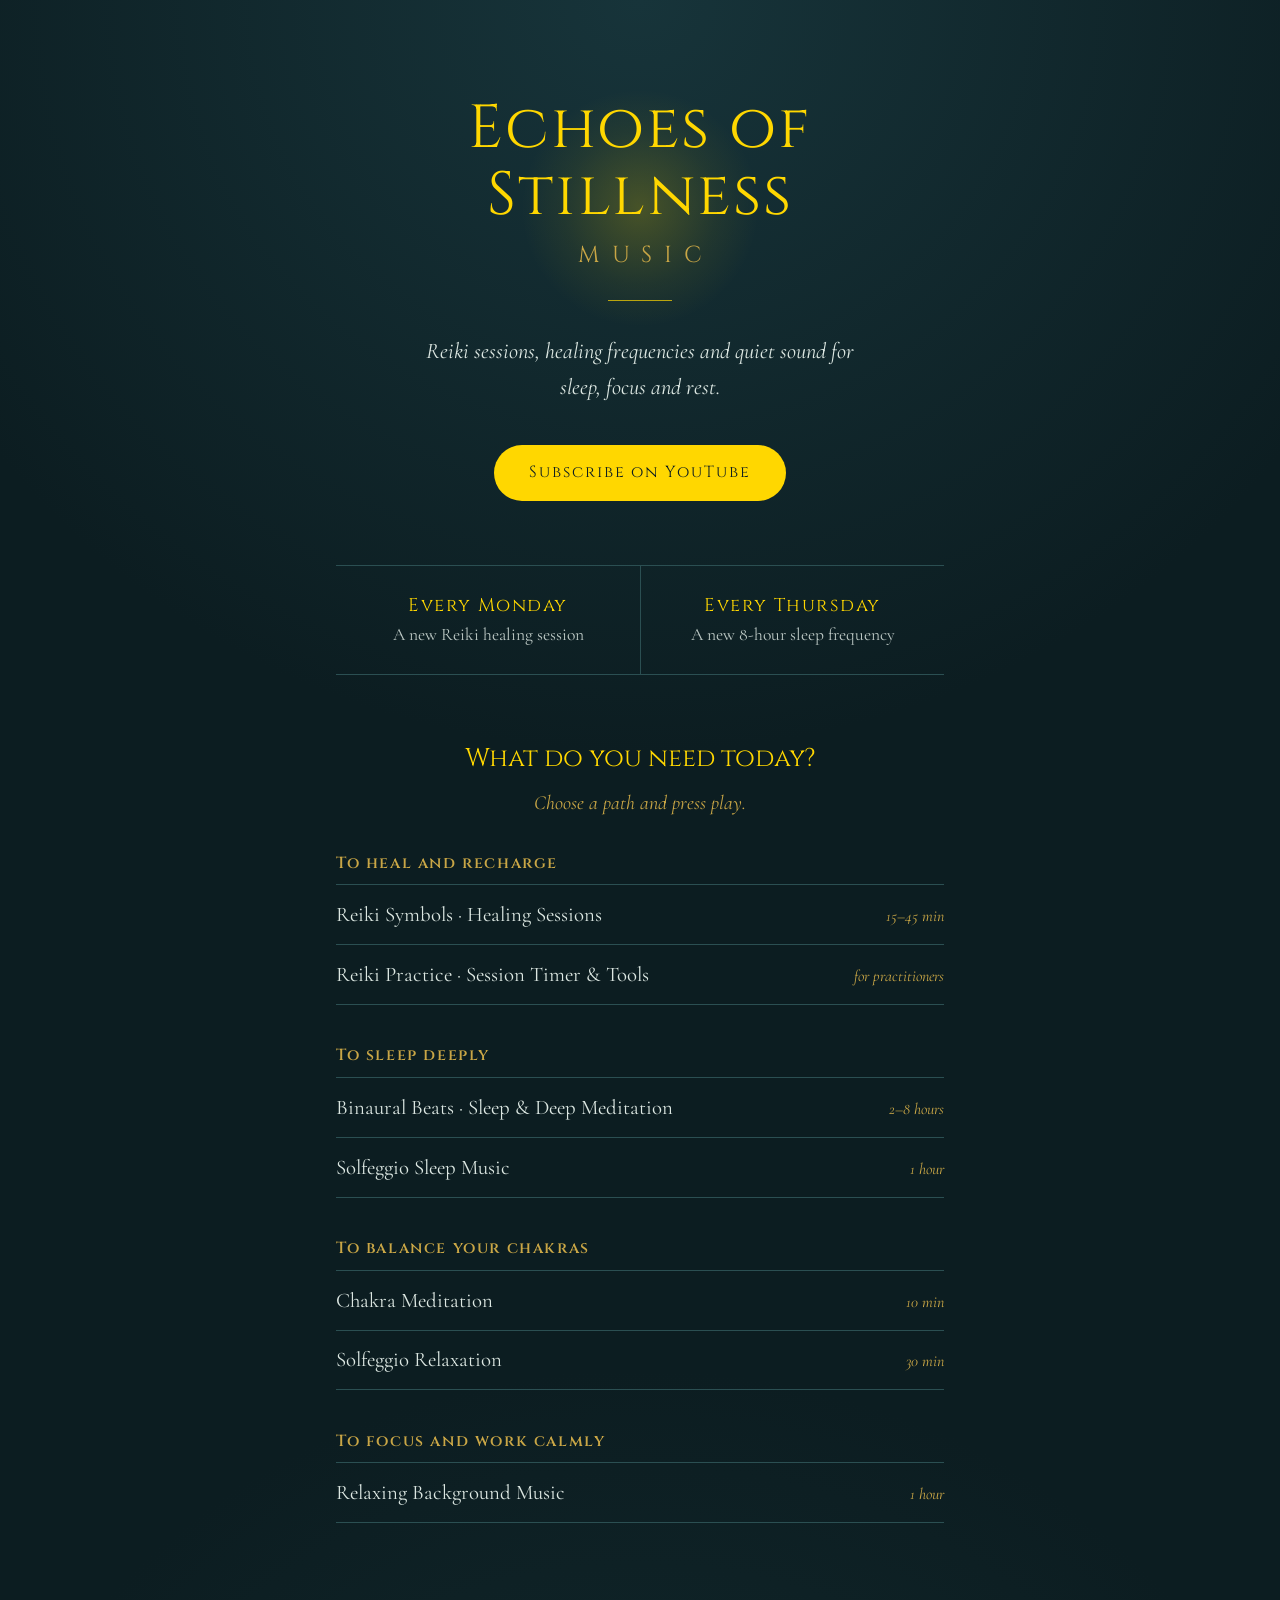
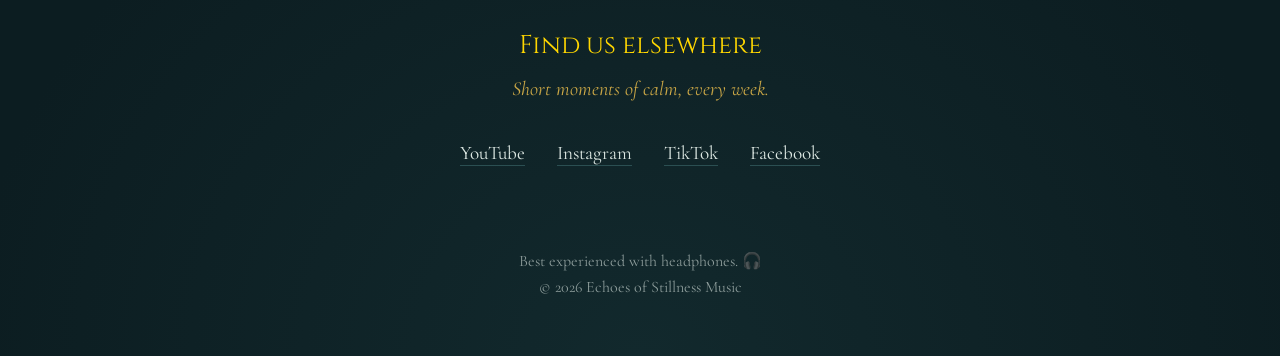
==== index.html @ 04b0e2f4 "Add channel website" ====
<!DOCTYPE html>
<html lang="en">
<head>
<meta charset="UTF-8">
<meta name="viewport" content="width=device-width, initial-scale=1, viewport-fit=cover">
<title>Echoes of Stillness Music — Healing frequencies, Reiki and sleep sessions</title>
<meta name="description" content="Echoes of Stillness Music: Reiki sessions every Monday, 8-hour sleep frequencies every Thursday, Solfeggio healing frequencies, binaural beats and relaxing background music.">
<link rel="preconnect" href="https://fonts.googleapis.com">
<link rel="preconnect" href="https://fonts.gstatic.com" crossorigin>
<link href="https://fonts.googleapis.com/css2?family=Cinzel:wght@400;600&family=Cormorant+Garamond:ital,wght@0,400;0,500;1,400&display=swap" rel="stylesheet">
<style>
  :root {
    --night: #0C1D21;      /* deep forest night */
    --mist: #17343A;       /* fog between trees */
    --moss: #2B4F52;       /* hairlines */
    --gold: #FFD700;       /* brand gold */
    --ember: #C9A646;      /* softer gold for secondary text */
    --breath: #DCE7E2;     /* body text */
    --display: "Cinzel", "Trajan Pro", Georgia, serif;
    --body: "Cormorant Garamond", Garamond, Georgia, serif;
  }
  * { box-sizing: border-box; margin: 0; padding: 0; }
  html { scroll-behavior: smooth; }
  body {
    min-height: 100vh;
    background:
      radial-gradient(ellipse 90% 55% at 50% 0%, var(--mist) 0%, transparent 70%),
      radial-gradient(ellipse 70% 40% at 50% 100%, #12292D 0%, transparent 75%),
      var(--night);
    color: var(--breath);
    font-family: var(--body);
    font-size: 1.25rem;
    line-height: 1.6;
    padding: env(safe-area-inset-top, 0) 1.5rem env(safe-area-inset-bottom, 0);
  }
  main { max-width: 38rem; margin: 0 auto; }
  a { color: inherit; }
  a:focus-visible { outline: 2px solid var(--gold); outline-offset: 4px; border-radius: 2px; }

  /* Hero: the one moment of motion — a slow breathing glow */
  .hero { text-align: center; padding: 6rem 0 4rem; position: relative; }
  .glow {
    position: absolute; left: 50%; top: 5.5rem;
    width: 15rem; height: 15rem; margin-left: -7.5rem;
    border-radius: 50%;
    background: radial-gradient(circle, rgba(255,215,0,.22) 0%, rgba(255,215,0,.06) 45%, transparent 70%);
    animation: breathe 8s ease-in-out infinite;
    pointer-events: none;
  }
  @keyframes breathe {
    0%, 100% { transform: scale(.85); opacity: .6; }
    50% { transform: scale(1.15); opacity: 1; }
  }
  h1 {
    position: relative;
    font-family: var(--display);
    font-weight: 400;
    color: var(--gold);
    font-size: clamp(2.4rem, 9vw, 3.8rem);
    line-height: 1.1;
    letter-spacing: .04em;
  }
  h1 small { display: block; font-size: .38em; letter-spacing: .5em; margin-top: .8rem; color: var(--ember); padding-left: .5em; }
  .rule { width: 4rem; height: 1px; background: var(--gold); margin: 2rem auto; opacity: .7; }
  .lede { font-style: italic; font-size: 1.4rem; max-width: 28rem; margin: 0 auto; }

  .subscribe {
    display: inline-block; margin-top: 2.5rem;
    font-family: var(--display); font-size: 1rem; letter-spacing: .12em;
    color: var(--night); background: var(--gold);
    padding: .95rem 2.2rem; border-radius: 999px; text-decoration: none;
    transition: background .2s;
  }
  .subscribe:hover { background: #FFE34D; }

  /* Weekly rhythm */
  .week { display: grid; grid-template-columns: 1fr 1fr; border-top: 1px solid var(--moss); border-bottom: 1px solid var(--moss); }
  .day { padding: 1.6rem 1rem; text-align: center; }
  .day + .day { border-left: 1px solid var(--moss); }
  .day h3 { font-family: var(--display); font-weight: 400; color: var(--gold); font-size: 1.15rem; letter-spacing: .08em; }
  .day p { font-size: 1.1rem; color: var(--breath); opacity: .85; }

  /* Paths by need */
  section { padding: 4rem 0 0; }
  h2 { font-family: var(--display); font-weight: 400; color: var(--gold); font-size: 1.6rem; text-align: center; margin-bottom: .4rem; }
  .intro { text-align: center; font-style: italic; color: var(--ember); margin-bottom: 2rem; }
  .need { margin-bottom: 2.4rem; }
  .need h3 { font-family: var(--display); font-weight: 600; font-size: 1rem; letter-spacing: .1em; color: var(--ember); margin-bottom: .5rem; }
  .need ul { list-style: none; }
  .need li a {
    display: flex; justify-content: space-between; align-items: baseline; gap: 1rem;
    padding: .8rem 0; border-bottom: 1px solid var(--moss); text-decoration: none;
  }
  .need li:first-child a { border-top: 1px solid var(--moss); }
  .need li a span:first-child { font-size: 1.3rem; }
  .need li a span:last-child { font-size: 1rem; color: var(--ember); white-space: nowrap; font-style: italic; }
  .need li a:hover span:first-child { color: var(--gold); }

  /* Elsewhere */
  .elsewhere { text-align: center; padding-bottom: 2rem; }
  .elsewhere ul { list-style: none; display: flex; justify-content: center; flex-wrap: wrap; gap: .5rem 2rem; }
  .elsewhere a { text-decoration: none; font-size: 1.2rem; border-bottom: 1px solid var(--moss); }
  .elsewhere a:hover { color: var(--gold); border-color: var(--gold); }

  footer { text-align: center; font-size: 1rem; opacity: .6; padding: 3rem 0 3.5rem; }

  @media (max-width: 480px) {
    .hero { padding-top: 4.5rem; }
    .glow { top: 4rem; }
    .week { grid-template-columns: 1fr; }
    .day + .day { border-left: none; border-top: 1px solid var(--moss); }
  }
  @media (prefers-reduced-motion: reduce) { .glow { animation: none; } html { scroll-behavior: auto; } }
</style>
</head>
<body>
<main>

  <header class="hero">
    <div class="glow" aria-hidden="true"></div>
    <h1>Echoes of Stillness<small>MUSIC</small></h1>
    <div class="rule" aria-hidden="true"></div>
    <p class="lede">Reiki sessions, healing frequencies and quiet sound for sleep, focus and rest.</p>
    <a class="subscribe" href="https://www.youtube.com/@EchoesOfStillnessMusic?sub_confirmation=1">Subscribe on YouTube</a>
  </header>

  <div class="week">
    <div class="day">
      <h3>Every Monday</h3>
      <p>A new Reiki healing session</p>
    </div>
    <div class="day">
      <h3>Every Thursday</h3>
      <p>A new 8-hour sleep frequency</p>
    </div>
  </div>

  <section>
    <h2>What do you need today?</h2>
    <p class="intro">Choose a path and press play.</p>

    <div class="need">
      <h3>To heal and recharge</h3>
      <ul>
        <li><a href="https://www.youtube.com/playlist?list=PLeFHLOgSNCJk"><span>Reiki Symbols · Healing Sessions</span><span>15–45 min</span></a></li>
        <li><a href="https://www.youtube.com/playlist?list=PLaFOXXb-sbPA"><span>Reiki Practice · Session Timer &amp; Tools</span><span>for practitioners</span></a></li>
      </ul>
    </div>

    <div class="need">
      <h3>To sleep deeply</h3>
      <ul>
        <li><a href="https://www.youtube.com/playlist?list=PLYW3LUb6lPHA"><span>Binaural Beats · Sleep &amp; Deep Meditation</span><span>2–8 hours</span></a></li>
        <li><a href="https://www.youtube.com/playlist?list=PL4BONXqh8e1ZywWWcuI_ef-Pz7RZ41vLd"><span>Solfeggio Sleep Music</span><span>1 hour</span></a></li>
      </ul>
    </div>

    <div class="need">
      <h3>To balance your chakras</h3>
      <ul>
        <li><a href="https://www.youtube.com/playlist?list=PLXef1JHtCBWY"><span>Chakra Meditation</span><span>10 min</span></a></li>
        <li><a href="https://www.youtube.com/playlist?list=PLam76GwlB11k"><span>Solfeggio Relaxation</span><span>30 min</span></a></li>
      </ul>
    </div>

    <div class="need">
      <h3>To focus and work calmly</h3>
      <ul>
        <li><a href="https://www.youtube.com/playlist?list=PL4BONXqh8e1Zzie0vsKETYYE4MMX7PiEU"><span>Relaxing Background Music</span><span>1 hour</span></a></li>
      </ul>
    </div>
  </section>

  <section class="elsewhere">
    <h2>Find us elsewhere</h2>
    <p class="intro">Short moments of calm, every week.</p>
    <ul>
      <li><a href="https://www.youtube.com/@EchoesOfStillnessMusic">YouTube</a></li>
      <li><a href="https://www.instagram.com/echoesofstillnessmusic">Instagram</a></li>
      <li><a href="https://www.tiktok.com/@echoesofstillnessmusic">TikTok</a></li>
      <li><a href="https://www.facebook.com/EchoesOfStillnessMusic">Facebook</a></li>
    </ul>
  </section>

  <footer>
    <p>Best experienced with headphones. 🎧</p>
    <p>© 2026 Echoes of Stillness Music</p>
  </footer>

</main>
</body>
</html>
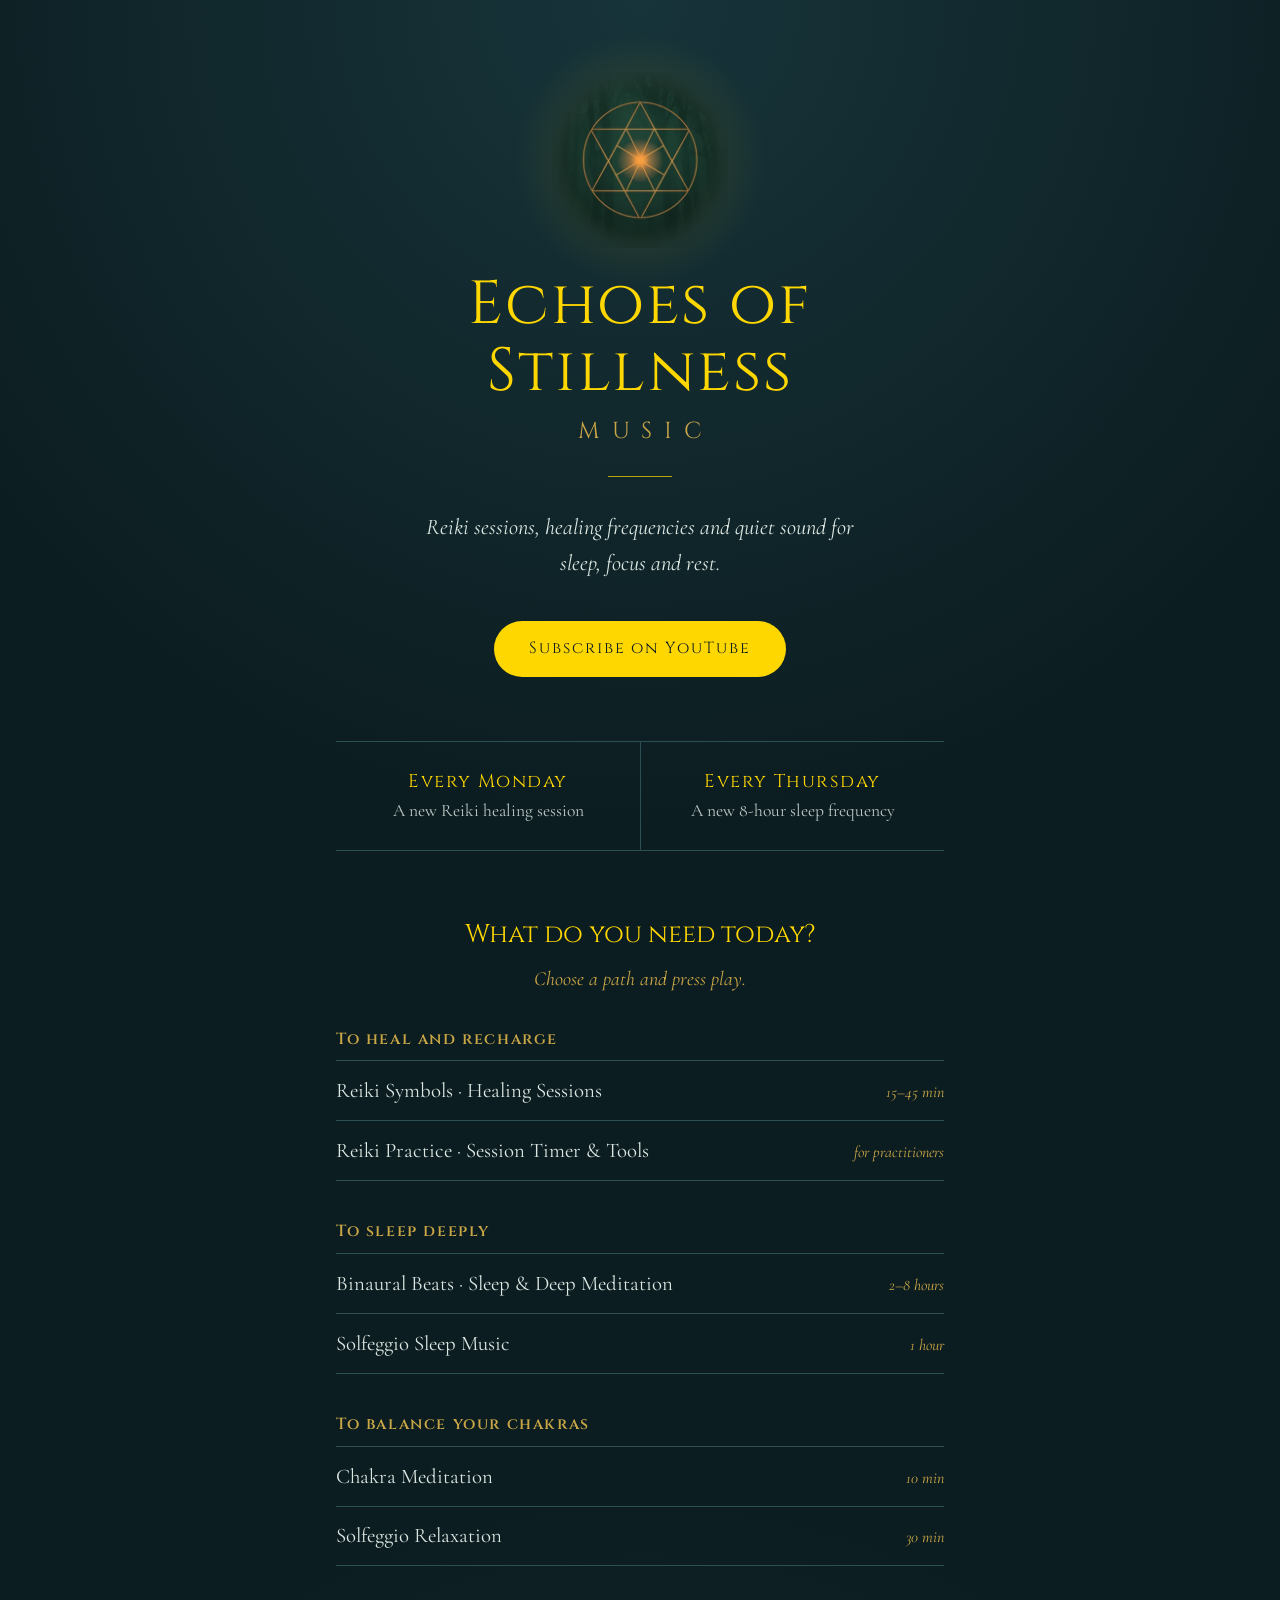
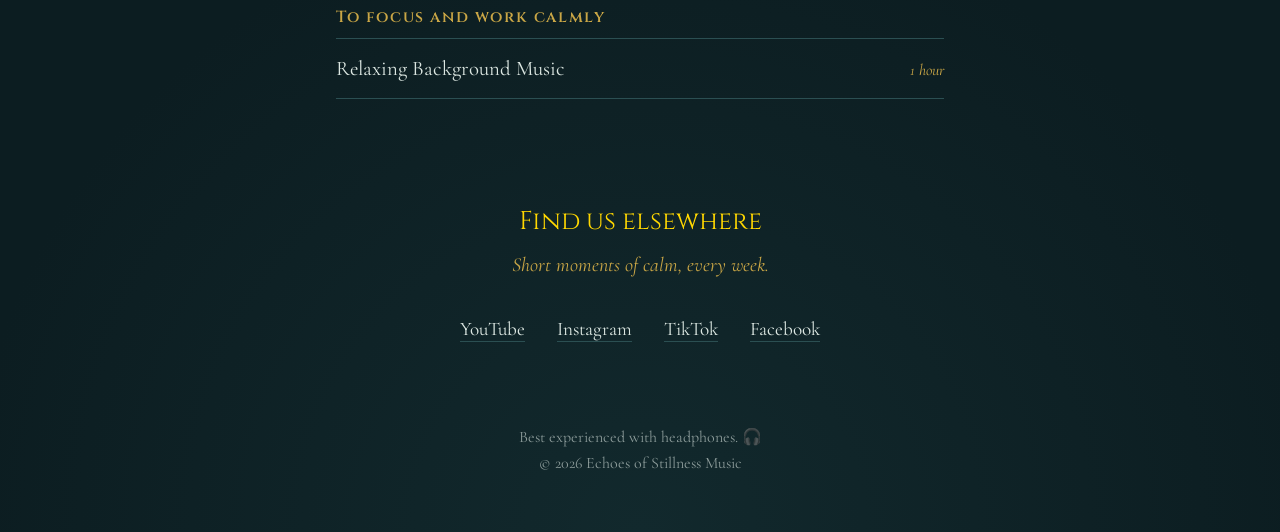
==== commit 37e2ab33: "Add logo and share preview" ====
--- a/index.html
+++ b/index.html
@@ -5,6 +5,17 @@
 <meta name="viewport" content="width=device-width, initial-scale=1, viewport-fit=cover">
 <title>Echoes of Stillness Music — Healing frequencies, Reiki and sleep sessions</title>
 <meta name="description" content="Echoes of Stillness Music: Reiki sessions every Monday, 8-hour sleep frequencies every Thursday, Solfeggio healing frequencies, binaural beats and relaxing background music.">
+<link rel="icon" type="image/png" href="[data-uri]">
+<link rel="canonical" href="https://echoesofstillnessmusic.github.io/">
+<meta property="og:type" content="website">
+<meta property="og:title" content="Echoes of Stillness Music">
+<meta property="og:description" content="Reiki sessions every Monday, 8-hour sleep frequencies every Thursday. Healing music for Reiki, meditation and sleep.">
+<meta property="og:url" content="https://echoesofstillnessmusic.github.io/">
+<meta property="og:image" content="https://echoesofstillnessmusic.github.io/banner.jpg">
+<meta property="og:image:width" content="1200">
+<meta property="og:image:height" content="675">
+<meta name="twitter:card" content="summary_large_image">
+<meta name="twitter:image" content="https://echoesofstillnessmusic.github.io/banner.jpg">
 <link rel="preconnect" href="https://fonts.googleapis.com">
 <link rel="preconnect" href="https://fonts.gstatic.com" crossorigin>
 <link href="https://fonts.googleapis.com/css2?family=Cinzel:wght@400;600&family=Cormorant+Garamond:ital,wght@0,400;0,500;1,400&display=swap" rel="stylesheet">
@@ -38,10 +49,12 @@
   a:focus-visible { outline: 2px solid var(--gold); outline-offset: 4px; border-radius: 2px; }
 
   /* Hero: the one moment of motion — a slow breathing glow */
-  .hero { text-align: center; padding: 6rem 0 4rem; position: relative; }
+  .hero { text-align: center; padding: 4.5rem 0 4rem; position: relative; }
+  .emblem { position: relative; width: 11rem; height: 11rem; margin: 0 auto 1.5rem; }
+  .emblem img { position: relative; width: 100%; height: 100%; display: block; }
   .glow {
-    position: absolute; left: 50%; top: 5.5rem;
-    width: 15rem; height: 15rem; margin-left: -7.5rem;
+    position: absolute; left: 50%; top: 50%;
+    width: 16rem; height: 16rem; margin: -8rem 0 0 -8rem;
     border-radius: 50%;
     background: radial-gradient(circle, rgba(255,215,0,.22) 0%, rgba(255,215,0,.06) 45%, transparent 70%);
     animation: breathe 8s ease-in-out infinite;
@@ -105,8 +118,8 @@
   footer { text-align: center; font-size: 1rem; opacity: .6; padding: 3rem 0 3.5rem; }
 
   @media (max-width: 480px) {
-    .hero { padding-top: 4.5rem; }
-    .glow { top: 4rem; }
+    .hero { padding-top: 3rem; }
+    .emblem { width: 9rem; height: 9rem; }
     .week { grid-template-columns: 1fr; }
     .day + .day { border-left: none; border-top: 1px solid var(--moss); }
   }
@@ -117,7 +130,10 @@
 <main>
 
   <header class="hero">
-    <div class="glow" aria-hidden="true"></div>
+    <div class="emblem">
+      <div class="glow" aria-hidden="true"></div>
+      <img src="[data-uri]" alt="Echoes of Stillness logo: golden sacred geometry star">
+    </div>
     <h1>Echoes of Stillness<small>MUSIC</small></h1>
     <div class="rule" aria-hidden="true"></div>
     <p class="lede">Reiki sessions, healing frequencies and quiet sound for sleep, focus and rest.</p>
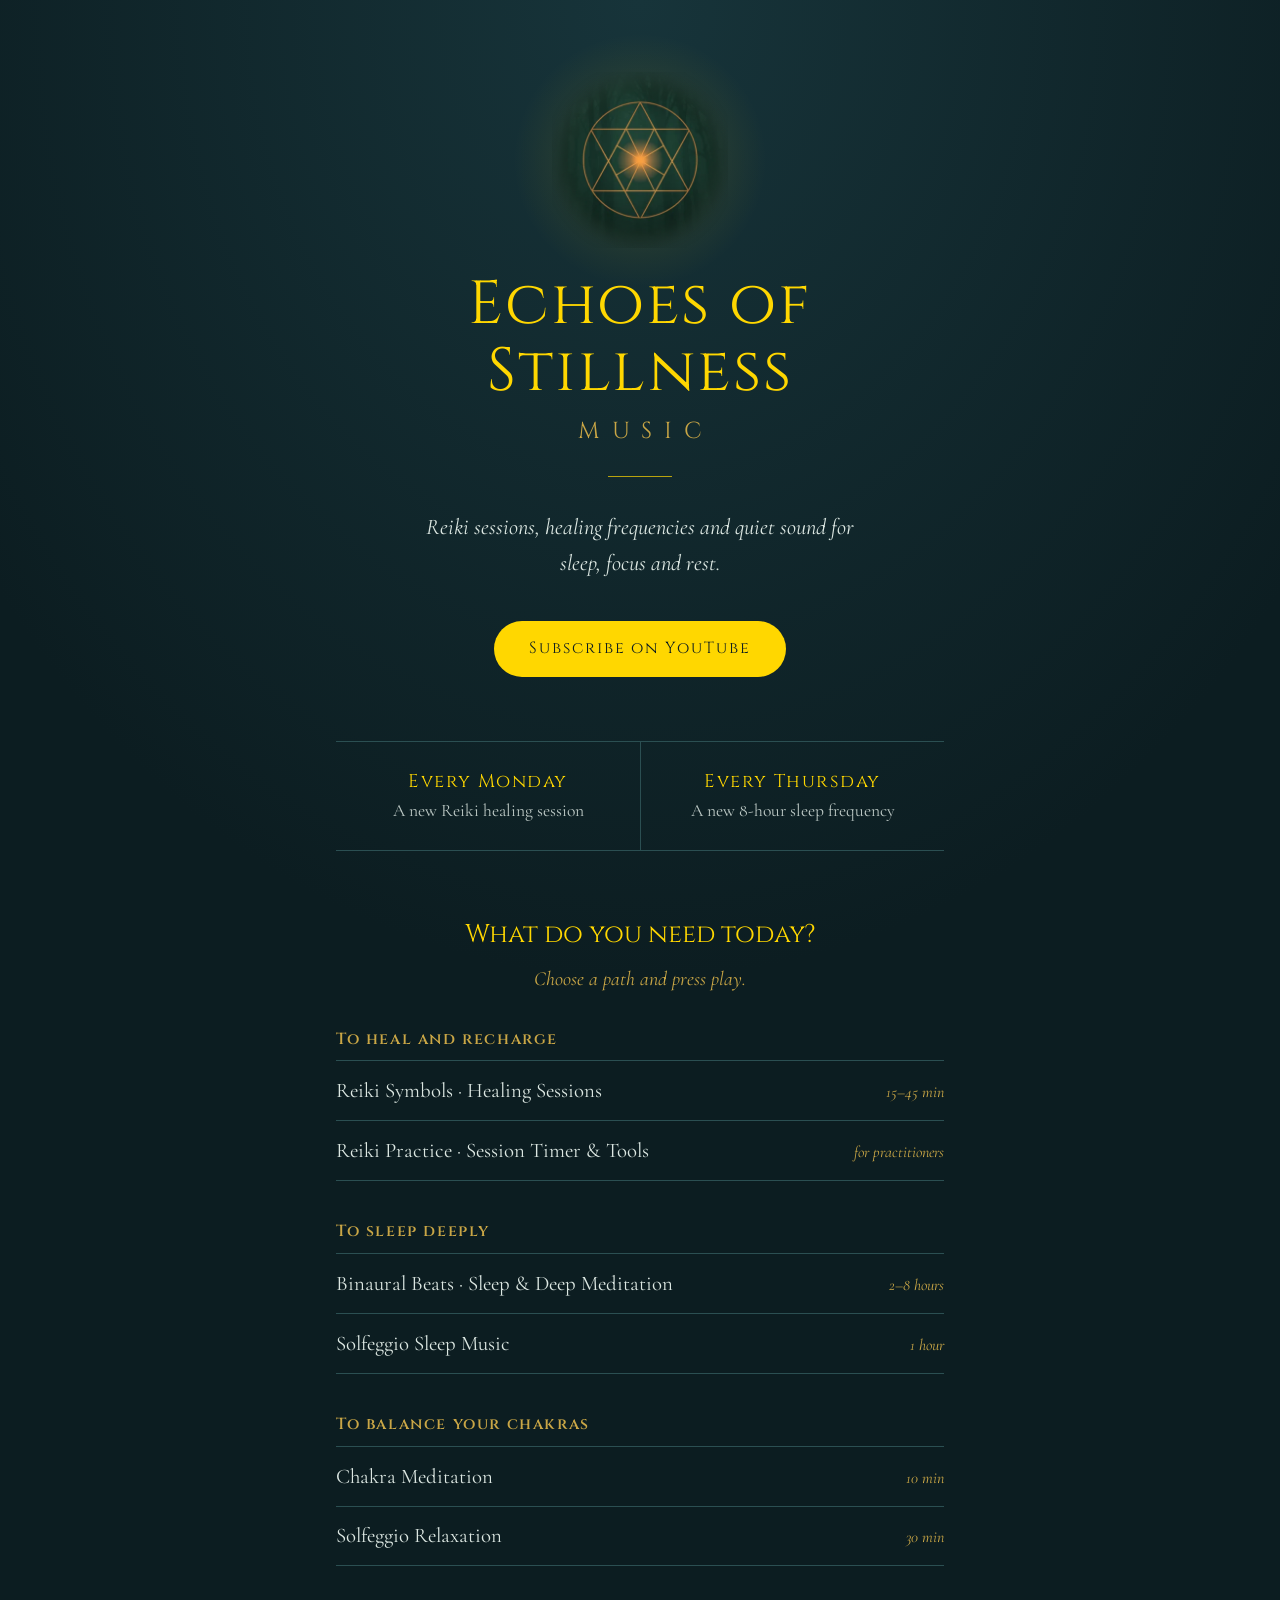
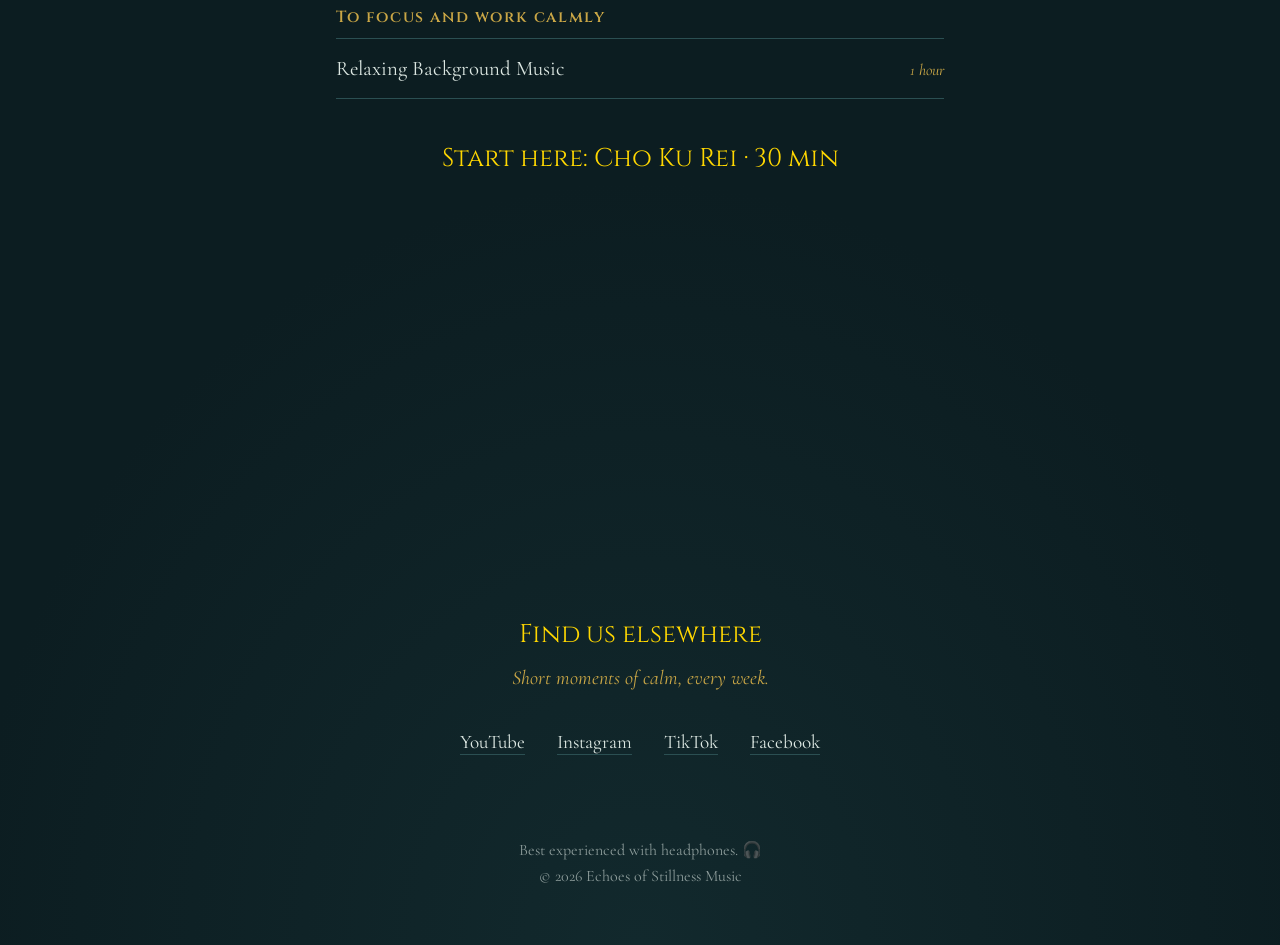
==== commit 8270ae5f: "Update index.html" ====
--- a/index.html
+++ b/index.html
@@ -1,6 +1,7 @@
 <!DOCTYPE html>
 <html lang="en">
 <head>
+  <script type="application/ld+json">{"@context":"https://schema.org","@type":"WebSite","name":"Echoes of Stillness Music","url":"https://echoesofstillnessmusic.github.io/","description":"Reiki sessions, healing frequencies and quiet sound for sleep, focus and rest.","sameAs":["https://www.youtube.com/@EchoesOfStillnessMusic","https://www.instagram.com/echoesofstillnessmusic","https://www.tiktok.com/@echoesofstillnessmusic","https://www.facebook.com/EchoesOfStillnessMusic"]}</script>
 <meta charset="UTF-8">
 <meta name="viewport" content="width=device-width, initial-scale=1, viewport-fit=cover">
 <title>Echoes of Stillness Music — Healing frequencies, Reiki and sleep sessions</title>
@@ -185,7 +186,7 @@
         <li><a href="https://www.youtube.com/playlist?list=PL4BONXqh8e1Zzie0vsKETYYE4MMX7PiEU"><span>Relaxing Background Music</span><span>1 hour</span></a></li>
       </ul>
     </div>
-  </section>
+  </section><section style="max-width:720px;margin:40px auto;padding:0 16px;text-align:center"><h2>Start here: Cho Ku Rei · 30 min</h2><div style="position:relative;padding-bottom:56.25%;height:0"><iframe src="https://www.youtube-nocookie.com/embed/pJKoM3k5gWE" title="Cho Ku Rei Reiki Healing Music 30 min" loading="lazy" allowfullscreen style="position:absolute;top:0;left:0;width:100%;height:100%;border:0"></iframe></div></section>
 
   <section class="elsewhere">
     <h2>Find us elsewhere</h2>
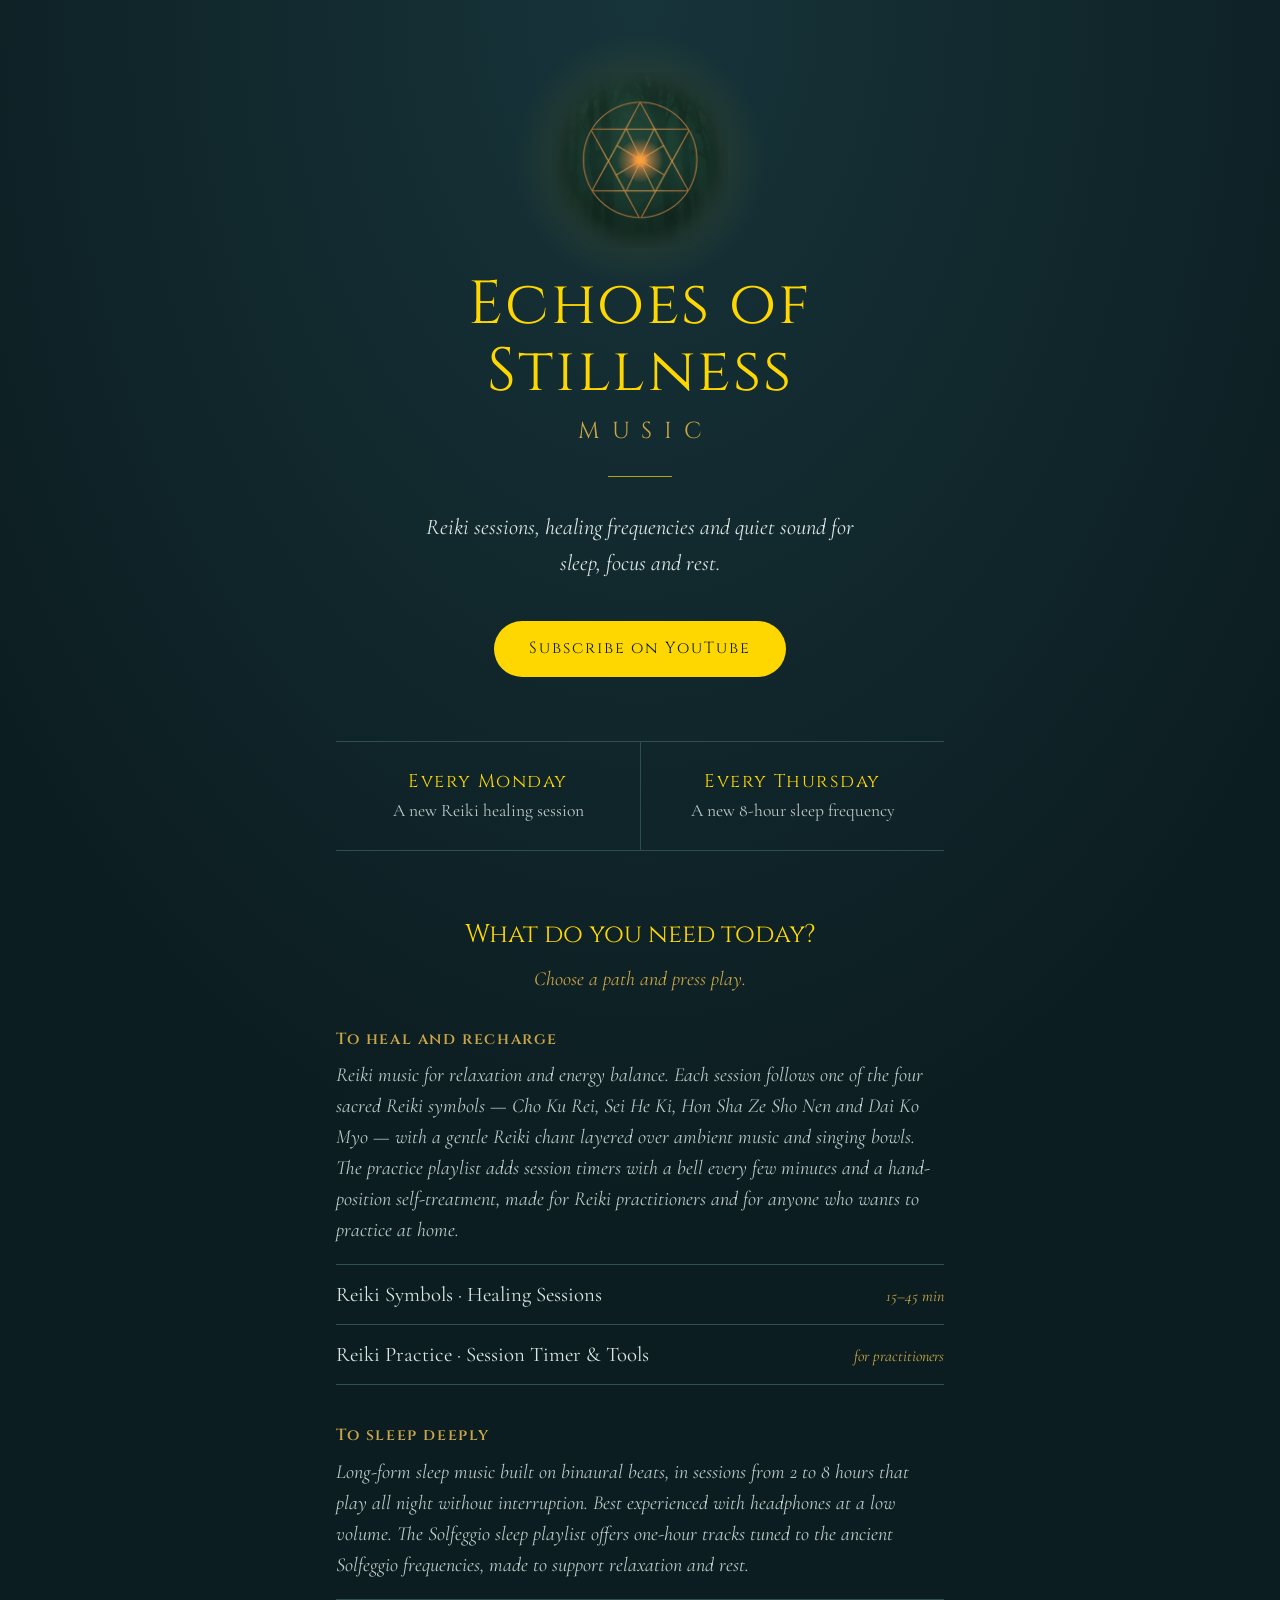
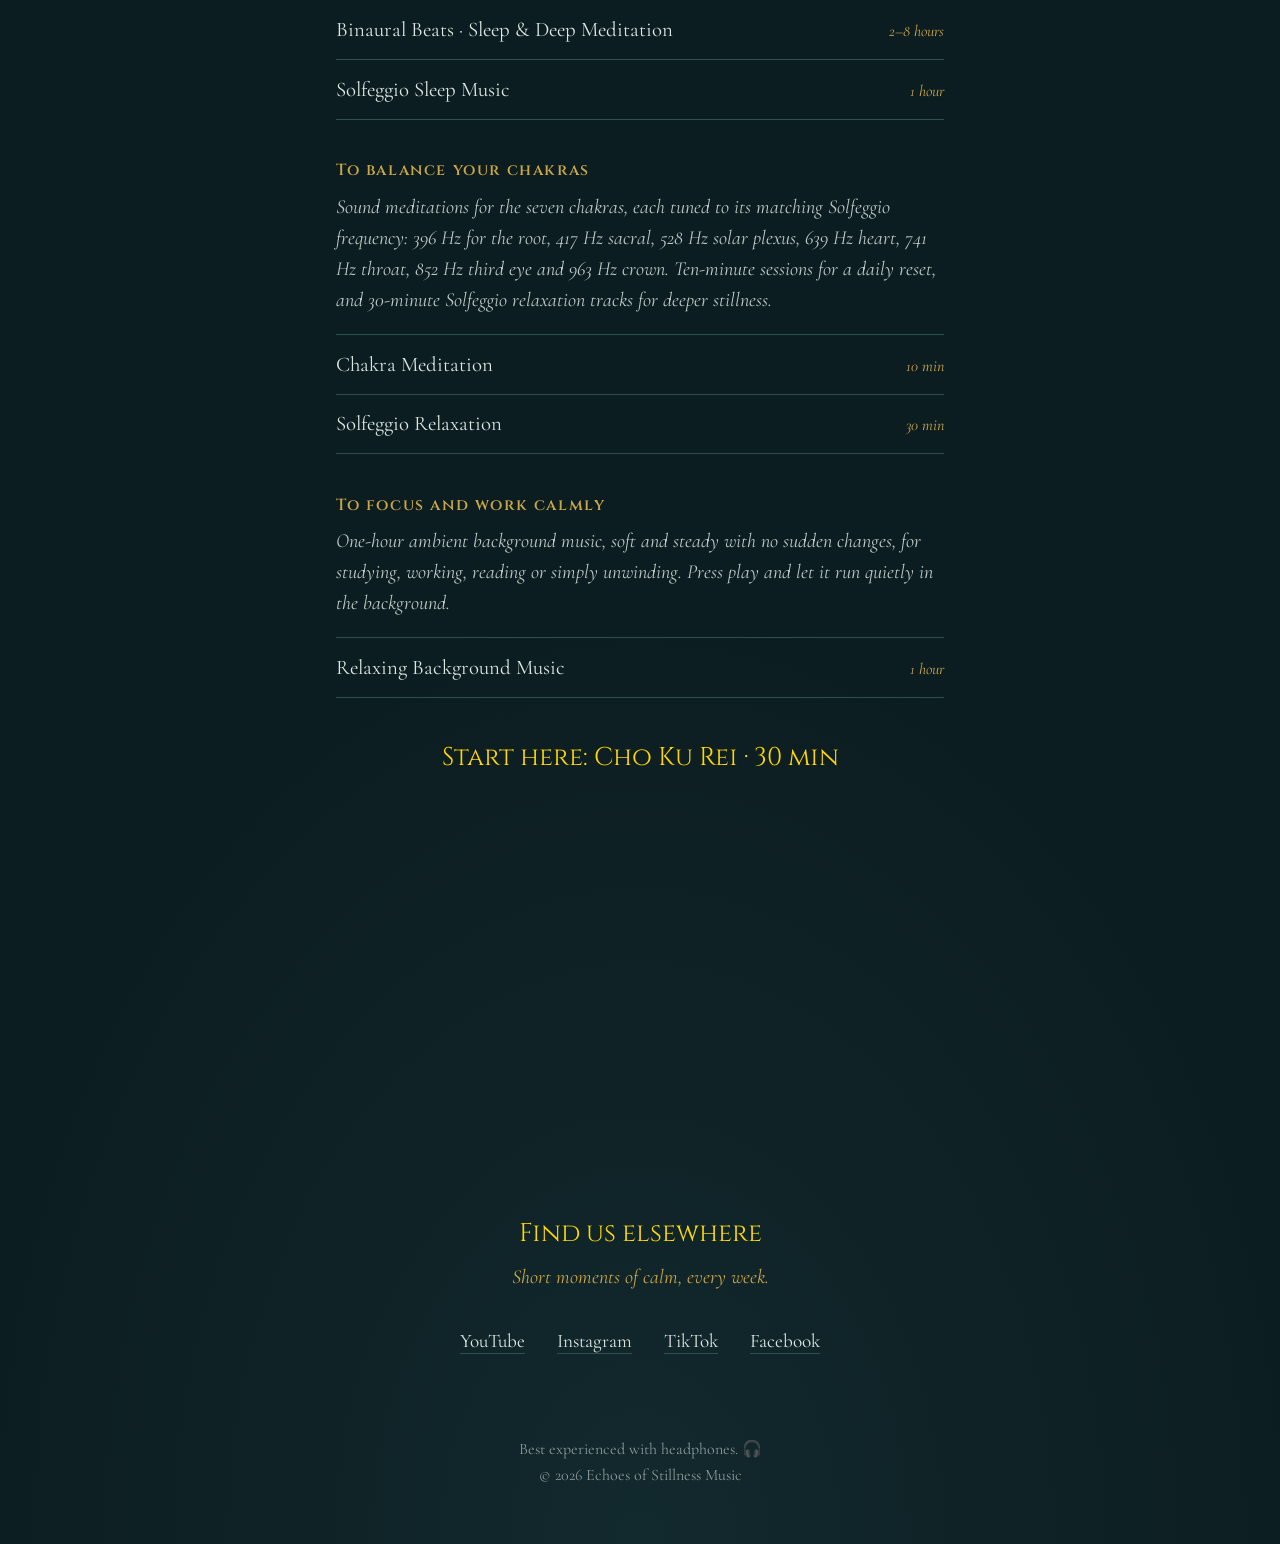
==== commit abf0d59b: "Update index.html" ====
--- a/index.html
+++ b/index.html
@@ -158,6 +158,7 @@
 
     <div class="need">
       <h3>To heal and recharge</h3>
+      <p style="font-style:italic;opacity:.85;line-height:1.55;margin:.4em 0 .9em">Reiki music for relaxation and energy balance. Each session follows one of the four sacred Reiki symbols — Cho Ku Rei, Sei He Ki, Hon Sha Ze Sho Nen and Dai Ko Myo — with a gentle Reiki chant layered over ambient music and singing bowls. The practice playlist adds session timers with a bell every few minutes and a hand-position self-treatment, made for Reiki practitioners and for anyone who wants to practice at home.</p>
       <ul>
         <li><a href="https://www.youtube.com/playlist?list=PLeFHLOgSNCJk"><span>Reiki Symbols · Healing Sessions</span><span>15–45 min</span></a></li>
         <li><a href="https://www.youtube.com/playlist?list=PLaFOXXb-sbPA"><span>Reiki Practice · Session Timer &amp; Tools</span><span>for practitioners</span></a></li>
@@ -166,6 +167,7 @@
 
     <div class="need">
       <h3>To sleep deeply</h3>
+      <p style="font-style:italic;opacity:.85;line-height:1.55;margin:.4em 0 .9em">Long-form sleep music built on binaural beats, in sessions from 2 to 8 hours that play all night without interruption. Best experienced with headphones at a low volume. The Solfeggio sleep playlist offers one-hour tracks tuned to the ancient Solfeggio frequencies, made to support relaxation and rest.</p>
       <ul>
         <li><a href="https://www.youtube.com/playlist?list=PLYW3LUb6lPHA"><span>Binaural Beats · Sleep &amp; Deep Meditation</span><span>2–8 hours</span></a></li>
         <li><a href="https://www.youtube.com/playlist?list=PL4BONXqh8e1ZywWWcuI_ef-Pz7RZ41vLd"><span>Solfeggio Sleep Music</span><span>1 hour</span></a></li>
@@ -174,6 +176,7 @@
 
     <div class="need">
       <h3>To balance your chakras</h3>
+      <p style="font-style:italic;opacity:.85;line-height:1.55;margin:.4em 0 .9em">Sound meditations for the seven chakras, each tuned to its matching Solfeggio frequency: 396 Hz for the root, 417 Hz sacral, 528 Hz solar plexus, 639 Hz heart, 741 Hz throat, 852 Hz third eye and 963 Hz crown. Ten-minute sessions for a daily reset, and 30-minute Solfeggio relaxation tracks for deeper stillness.</p>
       <ul>
         <li><a href="https://www.youtube.com/playlist?list=PLXef1JHtCBWY"><span>Chakra Meditation</span><span>10 min</span></a></li>
         <li><a href="https://www.youtube.com/playlist?list=PLam76GwlB11k"><span>Solfeggio Relaxation</span><span>30 min</span></a></li>
@@ -182,6 +185,7 @@
 
     <div class="need">
       <h3>To focus and work calmly</h3>
+      <p style="font-style:italic;opacity:.85;line-height:1.55;margin:.4em 0 .9em">One-hour ambient background music, soft and steady with no sudden changes, for studying, working, reading or simply unwinding. Press play and let it run quietly in the background.</p>
       <ul>
         <li><a href="https://www.youtube.com/playlist?list=PL4BONXqh8e1Zzie0vsKETYYE4MMX7PiEU"><span>Relaxing Background Music</span><span>1 hour</span></a></li>
       </ul>
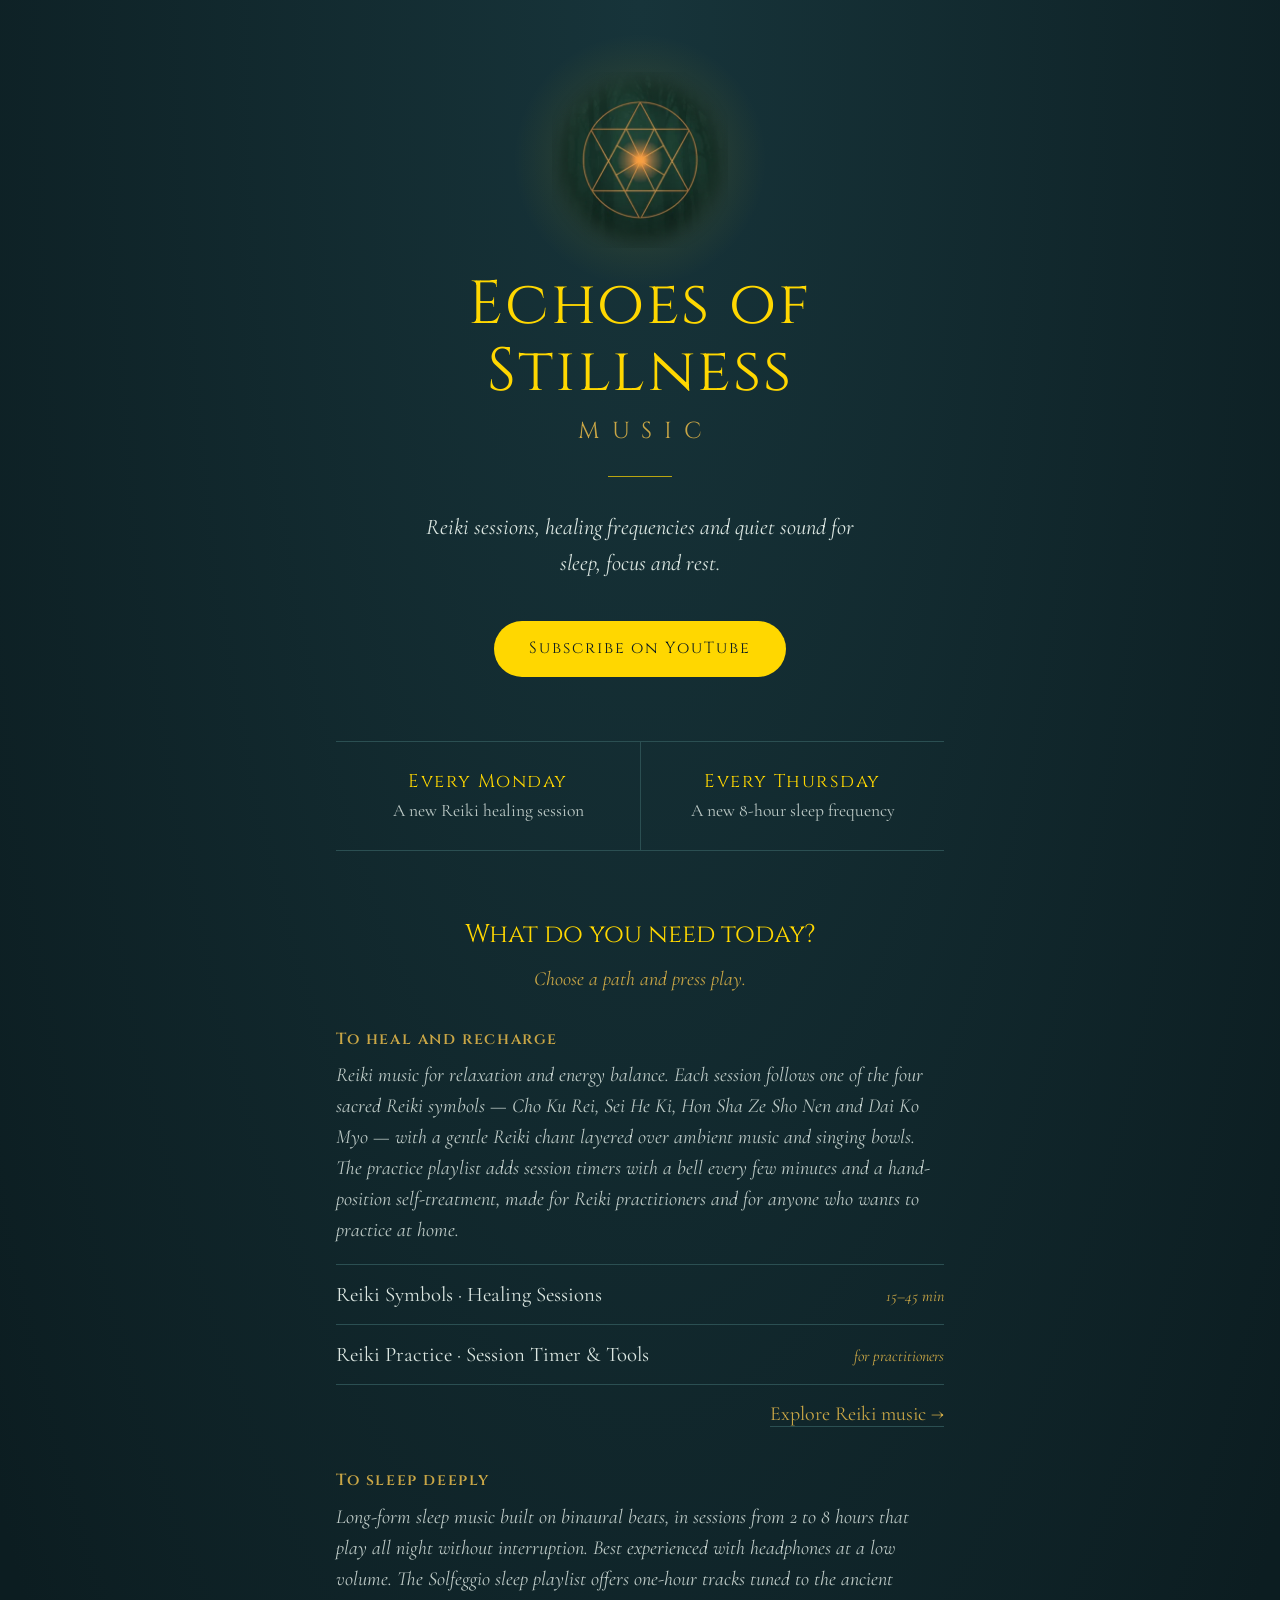
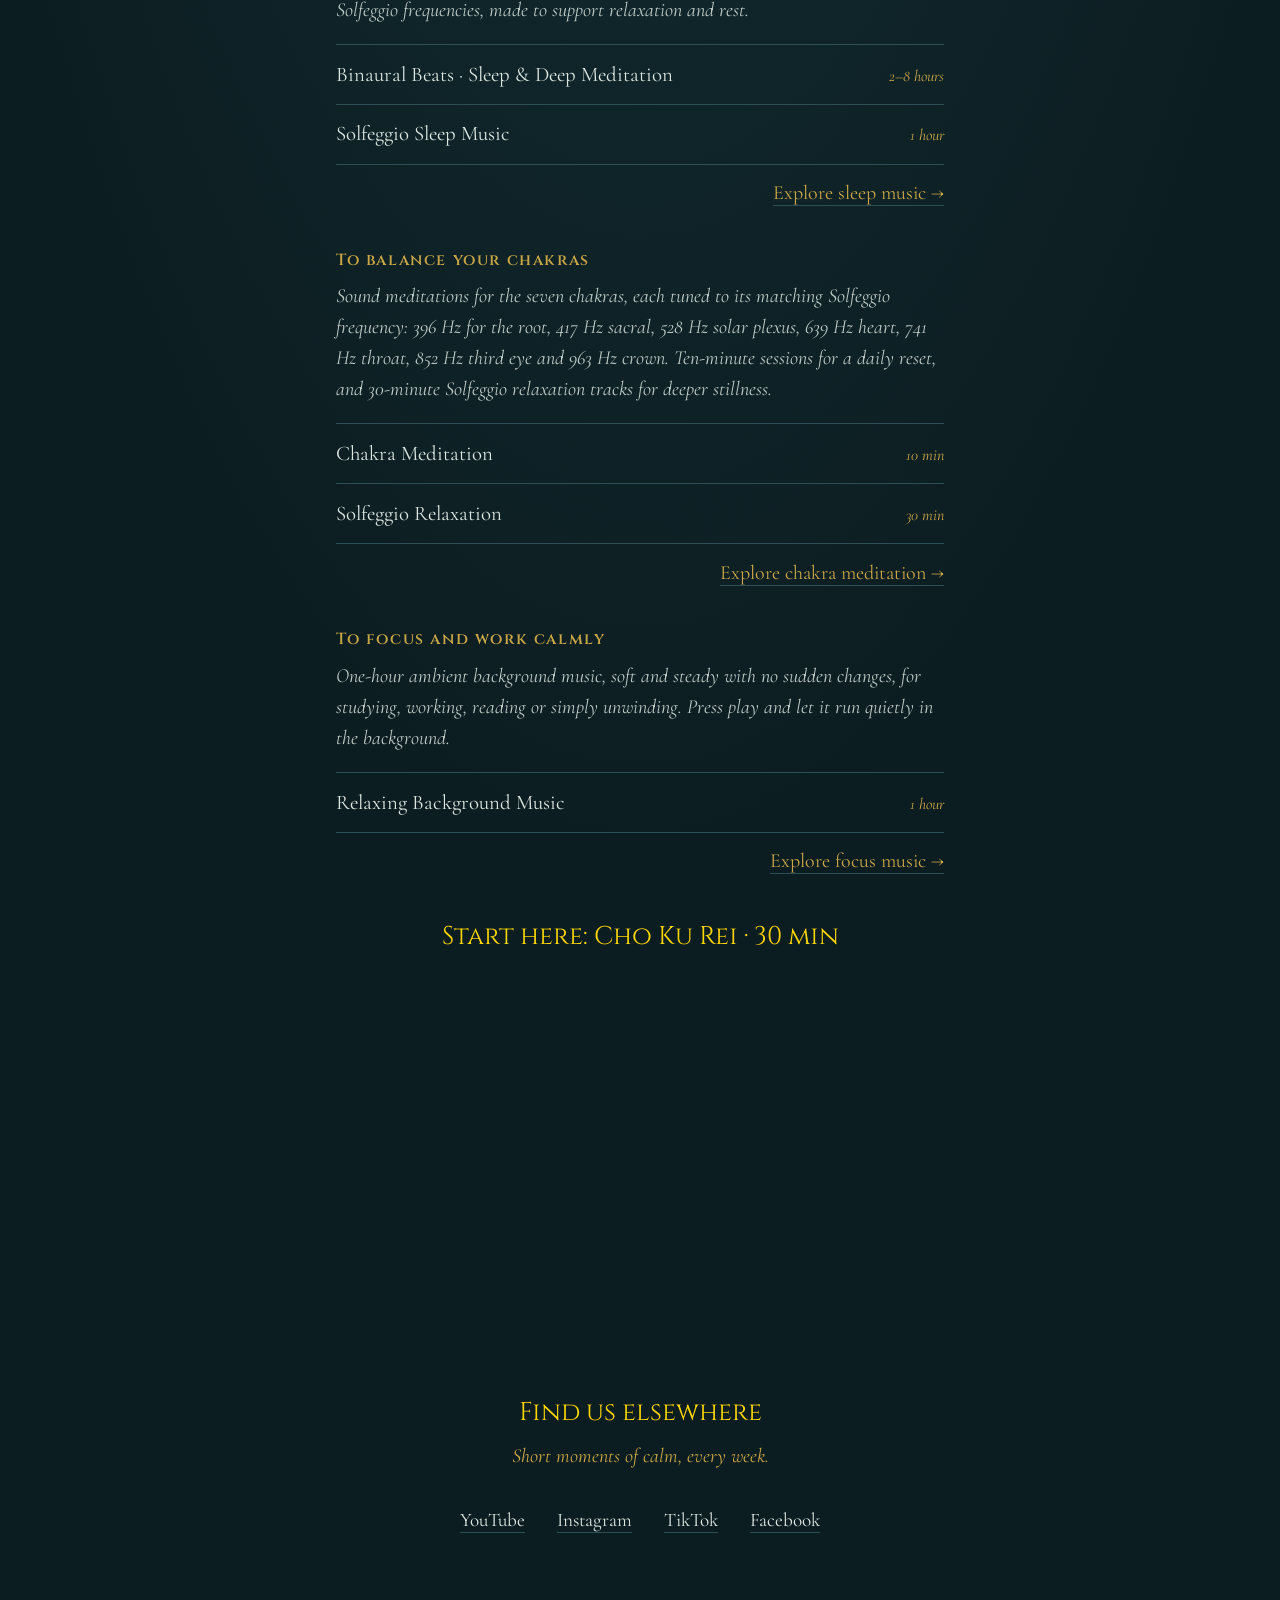
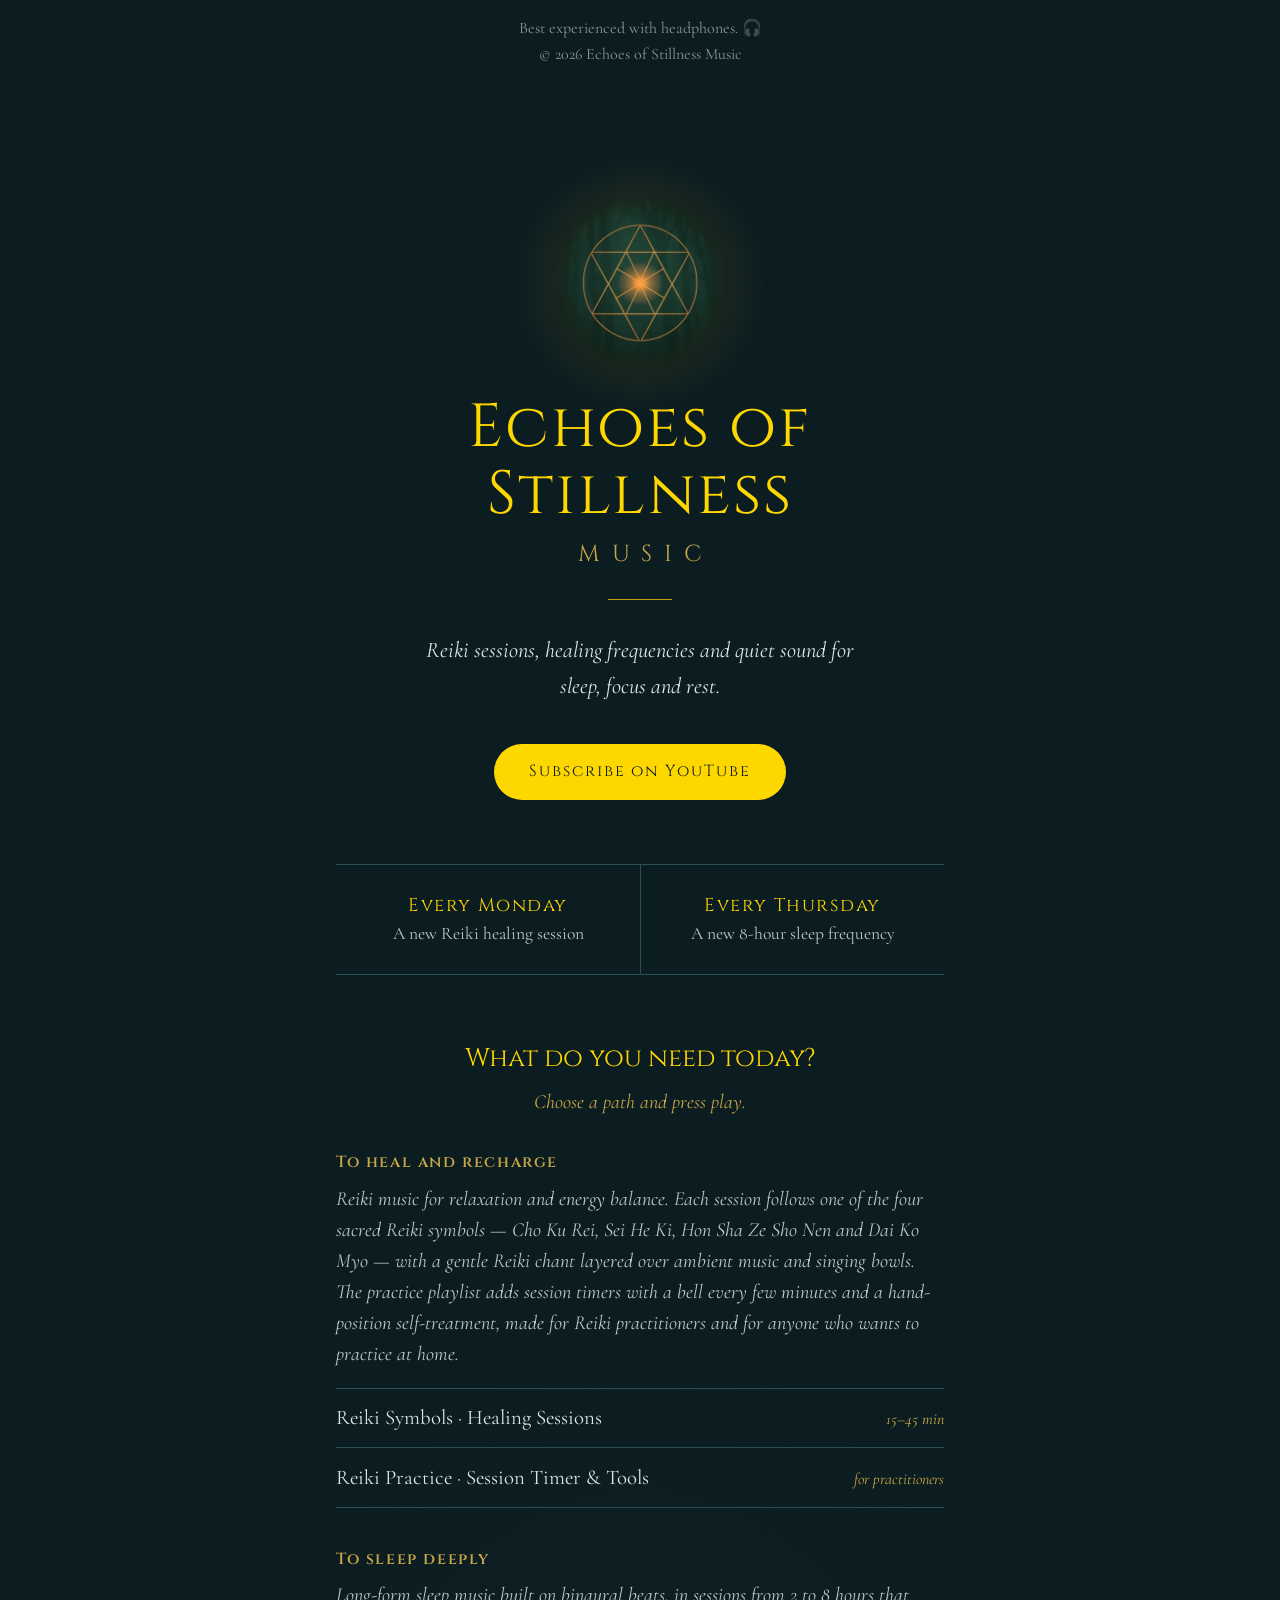
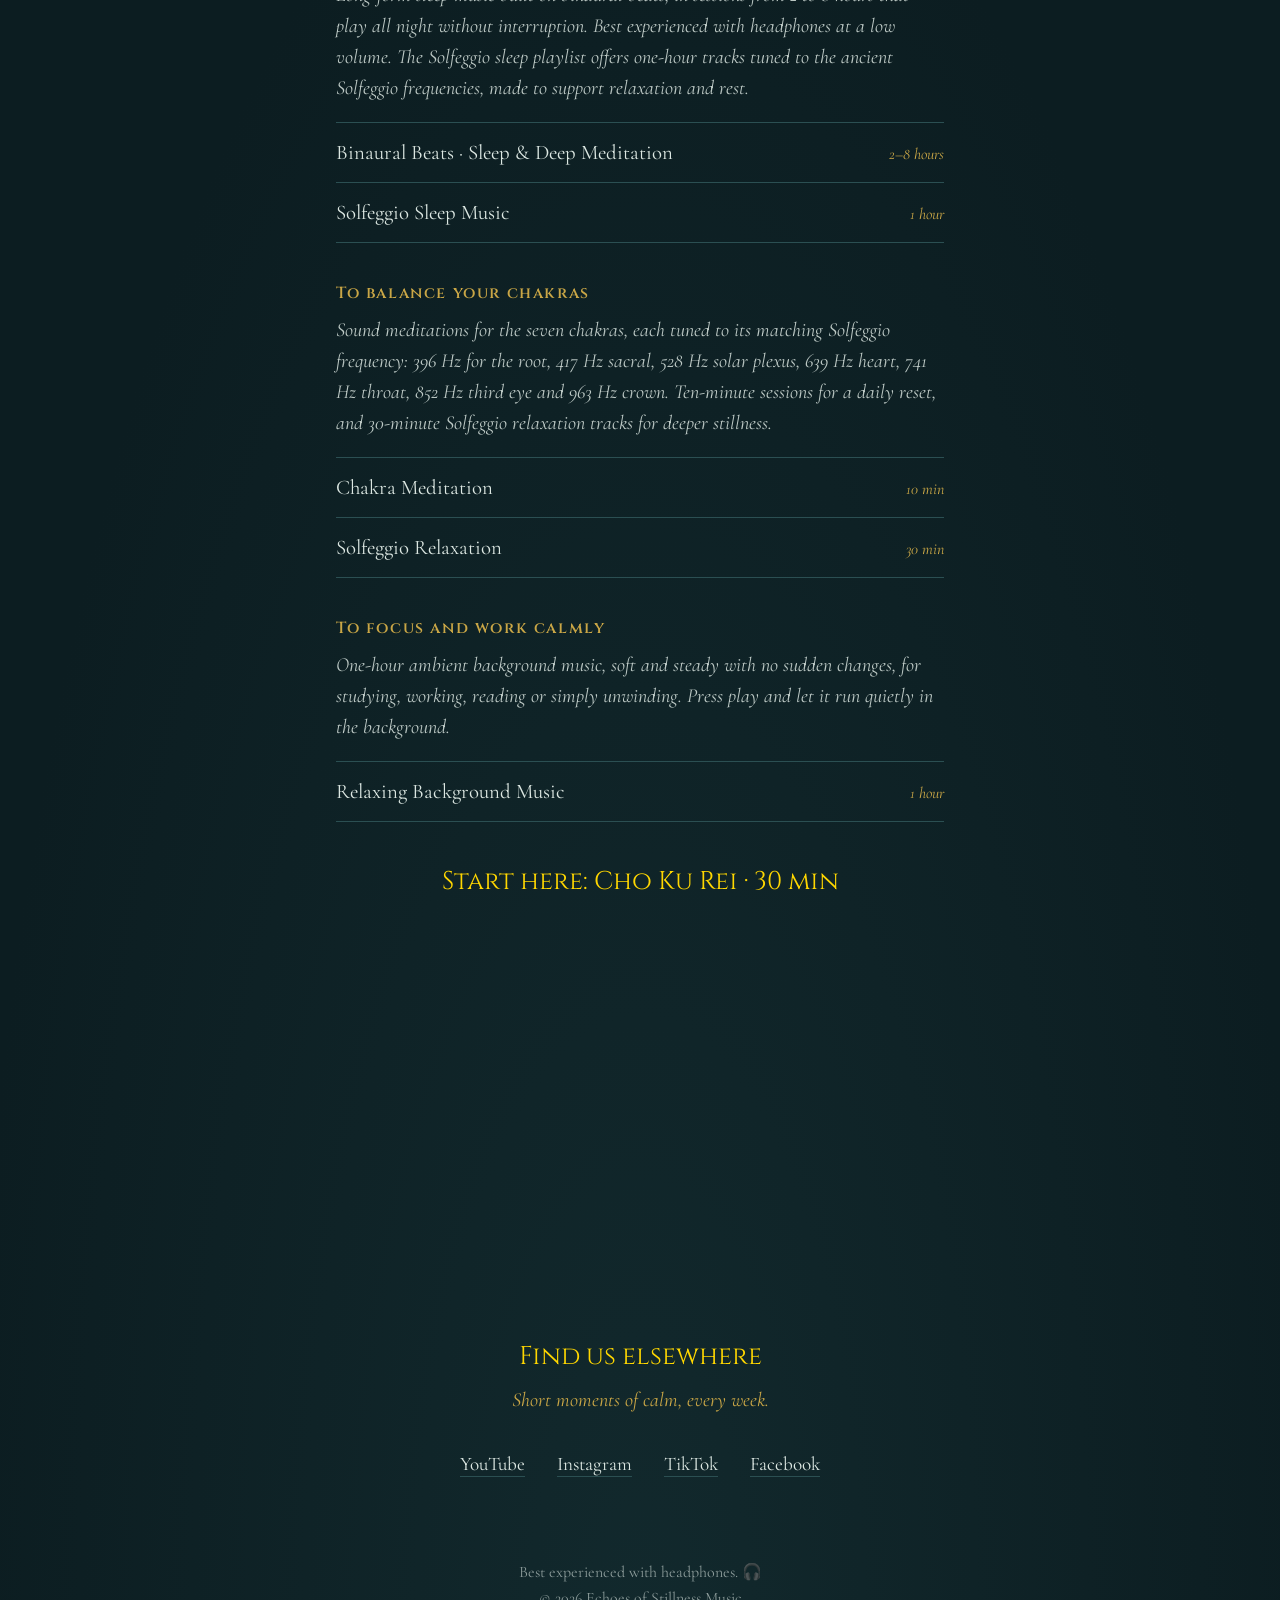
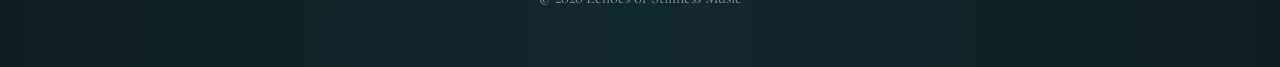
==== commit b0131f16: "Update index.html" ====
--- a/index.html
+++ b/index.html
@@ -163,6 +163,7 @@
         <li><a href="https://www.youtube.com/playlist?list=PLeFHLOgSNCJk"><span>Reiki Symbols · Healing Sessions</span><span>15–45 min</span></a></li>
         <li><a href="https://www.youtube.com/playlist?list=PLaFOXXb-sbPA"><span>Reiki Practice · Session Timer &amp; Tools</span><span>for practitioners</span></a></li>
       </ul>
+      <p style="margin:.8rem 0 0;text-align:right"><a href="/reiki-music/" style="color:#C9A646;text-decoration:none;border-bottom:1px solid #2B4F52">Explore Reiki music →</a></p>
     </div>
 
     <div class="need">
@@ -172,6 +173,7 @@
         <li><a href="https://www.youtube.com/playlist?list=PLYW3LUb6lPHA"><span>Binaural Beats · Sleep &amp; Deep Meditation</span><span>2–8 hours</span></a></li>
         <li><a href="https://www.youtube.com/playlist?list=PL4BONXqh8e1ZywWWcuI_ef-Pz7RZ41vLd"><span>Solfeggio Sleep Music</span><span>1 hour</span></a></li>
       </ul>
+      <p style="margin:.8rem 0 0;text-align:right"><a href="/sleep-music/" style="color:#C9A646;text-decoration:none;border-bottom:1px solid #2B4F52">Explore sleep music →</a></p>
     </div>
 
     <div class="need">
@@ -181,6 +183,7 @@
         <li><a href="https://www.youtube.com/playlist?list=PLXef1JHtCBWY"><span>Chakra Meditation</span><span>10 min</span></a></li>
         <li><a href="https://www.youtube.com/playlist?list=PLam76GwlB11k"><span>Solfeggio Relaxation</span><span>30 min</span></a></li>
       </ul>
+      <p style="margin:.8rem 0 0;text-align:right"><a href="/chakra-meditation/" style="color:#C9A646;text-decoration:none;border-bottom:1px solid #2B4F52">Explore chakra meditation →</a></p>
     </div>
 
     <div class="need">
@@ -189,6 +192,7 @@
       <ul>
         <li><a href="https://www.youtube.com/playlist?list=PL4BONXqh8e1Zzie0vsKETYYE4MMX7PiEU"><span>Relaxing Background Music</span><span>1 hour</span></a></li>
       </ul>
+      <p style="margin:.8rem 0 0;text-align:right"><a href="/focus-music/" style="color:#C9A646;text-decoration:none;border-bottom:1px solid #2B4F52">Explore focus music →</a></p>
     </div>
   </section><section style="max-width:720px;margin:40px auto;padding:0 16px;text-align:center"><h2>Start here: Cho Ku Rei · 30 min</h2><div style="position:relative;padding-bottom:56.25%;height:0"><iframe src="https://www.youtube-nocookie.com/embed/pJKoM3k5gWE" title="Cho Ku Rei Reiki Healing Music 30 min" loading="lazy" allowfullscreen style="position:absolute;top:0;left:0;width:100%;height:100%;border:0"></iframe></div></section>
 
@@ -211,3 +215,216 @@
 </main>
 </body>
 </html>
+<!DOCTYPE html>
+<html lang="en">
+<head>
+  <script type="application/ld+json">{"@context":"https://schema.org","@type":"WebSite","name":"Echoes of Stillness Music","url":"https://echoesofstillnessmusic.github.io/","description":"Reiki sessions, healing frequencies and quiet sound for sleep, focus and rest.","sameAs":["https://www.youtube.com/@EchoesOfStillnessMusic","https://www.instagram.com/echoesofstillnessmusic","https://www.tiktok.com/@echoesofstillnessmusic","https://www.facebook.com/EchoesOfStillnessMusic"]}</script>
+<meta charset="UTF-8">
+<meta name="viewport" content="width=device-width, initial-scale=1, viewport-fit=cover">
+<title>Echoes of Stillness Music — Healing frequencies, Reiki and sleep sessions</title>
+<meta name="description" content="Echoes of Stillness Music: Reiki sessions every Monday, 8-hour sleep frequencies every Thursday, Solfeggio healing frequencies, binaural beats and relaxing background music.">
+<link rel="icon" type="image/png" href="[data-uri]">
+<link rel="canonical" href="https://echoesofstillnessmusic.github.io/">
+<meta property="og:type" content="website">
+<meta property="og:title" content="Echoes of Stillness Music">
+<meta property="og:description" content="Reiki sessions every Monday, 8-hour sleep frequencies every Thursday. Healing music for Reiki, meditation and sleep.">
+<meta property="og:url" content="https://echoesofstillnessmusic.github.io/">
+<meta property="og:image" content="https://echoesofstillnessmusic.github.io/banner.jpg">
+<meta property="og:image:width" content="1200">
+<meta property="og:image:height" content="675">
+<meta name="twitter:card" content="summary_large_image">
+<meta name="twitter:image" content="https://echoesofstillnessmusic.github.io/banner.jpg">
+<link rel="preconnect" href="https://fonts.googleapis.com">
+<link rel="preconnect" href="https://fonts.gstatic.com" crossorigin>
+<link href="https://fonts.googleapis.com/css2?family=Cinzel:wght@400;600&family=Cormorant+Garamond:ital,wght@0,400;0,500;1,400&display=swap" rel="stylesheet">
+<style>
+  :root {
+    --night: #0C1D21;      /* deep forest night */
+    --mist: #17343A;       /* fog between trees */
+    --moss: #2B4F52;       /* hairlines */
+    --gold: #FFD700;       /* brand gold */
+    --ember: #C9A646;      /* softer gold for secondary text */
+    --breath: #DCE7E2;     /* body text */
+    --display: "Cinzel", "Trajan Pro", Georgia, serif;
+    --body: "Cormorant Garamond", Garamond, Georgia, serif;
+  }
+  * { box-sizing: border-box; margin: 0; padding: 0; }
+  html { scroll-behavior: smooth; }
+  body {
+    min-height: 100vh;
+    background:
+      radial-gradient(ellipse 90% 55% at 50% 0%, var(--mist) 0%, transparent 70%),
+      radial-gradient(ellipse 70% 40% at 50% 100%, #12292D 0%, transparent 75%),
+      var(--night);
+    color: var(--breath);
+    font-family: var(--body);
+    font-size: 1.25rem;
+    line-height: 1.6;
+    padding: env(safe-area-inset-top, 0) 1.5rem env(safe-area-inset-bottom, 0);
+  }
+  main { max-width: 38rem; margin: 0 auto; }
+  a { color: inherit; }
+  a:focus-visible { outline: 2px solid var(--gold); outline-offset: 4px; border-radius: 2px; }
+
+  /* Hero: the one moment of motion — a slow breathing glow */
+  .hero { text-align: center; padding: 4.5rem 0 4rem; position: relative; }
+  .emblem { position: relative; width: 11rem; height: 11rem; margin: 0 auto 1.5rem; }
+  .emblem img { position: relative; width: 100%; height: 100%; display: block; }
+  .glow {
+    position: absolute; left: 50%; top: 50%;
+    width: 16rem; height: 16rem; margin: -8rem 0 0 -8rem;
+    border-radius: 50%;
+    background: radial-gradient(circle, rgba(255,215,0,.22) 0%, rgba(255,215,0,.06) 45%, transparent 70%);
+    animation: breathe 8s ease-in-out infinite;
+    pointer-events: none;
+  }
+  @keyframes breathe {
+    0%, 100% { transform: scale(.85); opacity: .6; }
+    50% { transform: scale(1.15); opacity: 1; }
+  }
+  h1 {
+    position: relative;
+    font-family: var(--display);
+    font-weight: 400;
+    color: var(--gold);
+    font-size: clamp(2.4rem, 9vw, 3.8rem);
+    line-height: 1.1;
+    letter-spacing: .04em;
+  }
+  h1 small { display: block; font-size: .38em; letter-spacing: .5em; margin-top: .8rem; color: var(--ember); padding-left: .5em; }
+  .rule { width: 4rem; height: 1px; background: var(--gold); margin: 2rem auto; opacity: .7; }
+  .lede { font-style: italic; font-size: 1.4rem; max-width: 28rem; margin: 0 auto; }
+
+  .subscribe {
+    display: inline-block; margin-top: 2.5rem;
+    font-family: var(--display); font-size: 1rem; letter-spacing: .12em;
+    color: var(--night); background: var(--gold);
+    padding: .95rem 2.2rem; border-radius: 999px; text-decoration: none;
+    transition: background .2s;
+  }
+  .subscribe:hover { background: #FFE34D; }
+
+  /* Weekly rhythm */
+  .week { display: grid; grid-template-columns: 1fr 1fr; border-top: 1px solid var(--moss); border-bottom: 1px solid var(--moss); }
+  .day { padding: 1.6rem 1rem; text-align: center; }
+  .day + .day { border-left: 1px solid var(--moss); }
+  .day h3 { font-family: var(--display); font-weight: 400; color: var(--gold); font-size: 1.15rem; letter-spacing: .08em; }
+  .day p { font-size: 1.1rem; color: var(--breath); opacity: .85; }
+
+  /* Paths by need */
+  section { padding: 4rem 0 0; }
+  h2 { font-family: var(--display); font-weight: 400; color: var(--gold); font-size: 1.6rem; text-align: center; margin-bottom: .4rem; }
+  .intro { text-align: center; font-style: italic; color: var(--ember); margin-bottom: 2rem; }
+  .need { margin-bottom: 2.4rem; }
+  .need h3 { font-family: var(--display); font-weight: 600; font-size: 1rem; letter-spacing: .1em; color: var(--ember); margin-bottom: .5rem; }
+  .need ul { list-style: none; }
+  .need li a {
+    display: flex; justify-content: space-between; align-items: baseline; gap: 1rem;
+    padding: .8rem 0; border-bottom: 1px solid var(--moss); text-decoration: none;
+  }
+  .need li:first-child a { border-top: 1px solid var(--moss); }
+  .need li a span:first-child { font-size: 1.3rem; }
+  .need li a span:last-child { font-size: 1rem; color: var(--ember); white-space: nowrap; font-style: italic; }
+  .need li a:hover span:first-child { color: var(--gold); }
+
+  /* Elsewhere */
+  .elsewhere { text-align: center; padding-bottom: 2rem; }
+  .elsewhere ul { list-style: none; display: flex; justify-content: center; flex-wrap: wrap; gap: .5rem 2rem; }
+  .elsewhere a { text-decoration: none; font-size: 1.2rem; border-bottom: 1px solid var(--moss); }
+  .elsewhere a:hover { color: var(--gold); border-color: var(--gold); }
+
+  footer { text-align: center; font-size: 1rem; opacity: .6; padding: 3rem 0 3.5rem; }
+
+  @media (max-width: 480px) {
+    .hero { padding-top: 3rem; }
+    .emblem { width: 9rem; height: 9rem; }
+    .week { grid-template-columns: 1fr; }
+    .day + .day { border-left: none; border-top: 1px solid var(--moss); }
+  }
+  @media (prefers-reduced-motion: reduce) { .glow { animation: none; } html { scroll-behavior: auto; } }
+</style>
+</head>
+<body>
+<main>
+
+  <header class="hero">
+    <div class="emblem">
+      <div class="glow" aria-hidden="true"></div>
+      <img src="[data-uri]" alt="Echoes of Stillness logo: golden sacred geometry star">
+    </div>
+    <h1>Echoes of Stillness<small>MUSIC</small></h1>
+    <div class="rule" aria-hidden="true"></div>
+    <p class="lede">Reiki sessions, healing frequencies and quiet sound for sleep, focus and rest.</p>
+    <a class="subscribe" href="https://www.youtube.com/@EchoesOfStillnessMusic?sub_confirmation=1">Subscribe on YouTube</a>
+  </header>
+
+  <div class="week">
+    <div class="day">
+      <h3>Every Monday</h3>
+      <p>A new Reiki healing session</p>
+    </div>
+    <div class="day">
+      <h3>Every Thursday</h3>
+      <p>A new 8-hour sleep frequency</p>
+    </div>
+  </div>
+
+  <section>
+    <h2>What do you need today?</h2>
+    <p class="intro">Choose a path and press play.</p>
+
+    <div class="need">
+      <h3>To heal and recharge</h3>
+      <p style="font-style:italic;opacity:.85;line-height:1.55;margin:.4em 0 .9em">Reiki music for relaxation and energy balance. Each session follows one of the four sacred Reiki symbols — Cho Ku Rei, Sei He Ki, Hon Sha Ze Sho Nen and Dai Ko Myo — with a gentle Reiki chant layered over ambient music and singing bowls. The practice playlist adds session timers with a bell every few minutes and a hand-position self-treatment, made for Reiki practitioners and for anyone who wants to practice at home.</p>
+      <ul>
+        <li><a href="https://www.youtube.com/playlist?list=PLeFHLOgSNCJk"><span>Reiki Symbols · Healing Sessions</span><span>15–45 min</span></a></li>
+        <li><a href="https://www.youtube.com/playlist?list=PLaFOXXb-sbPA"><span>Reiki Practice · Session Timer &amp; Tools</span><span>for practitioners</span></a></li>
+      </ul>
+    </div>
+
+    <div class="need">
+      <h3>To sleep deeply</h3>
+      <p style="font-style:italic;opacity:.85;line-height:1.55;margin:.4em 0 .9em">Long-form sleep music built on binaural beats, in sessions from 2 to 8 hours that play all night without interruption. Best experienced with headphones at a low volume. The Solfeggio sleep playlist offers one-hour tracks tuned to the ancient Solfeggio frequencies, made to support relaxation and rest.</p>
+      <ul>
+        <li><a href="https://www.youtube.com/playlist?list=PLYW3LUb6lPHA"><span>Binaural Beats · Sleep &amp; Deep Meditation</span><span>2–8 hours</span></a></li>
+        <li><a href="https://www.youtube.com/playlist?list=PL4BONXqh8e1ZywWWcuI_ef-Pz7RZ41vLd"><span>Solfeggio Sleep Music</span><span>1 hour</span></a></li>
+      </ul>
+    </div>
+
+    <div class="need">
+      <h3>To balance your chakras</h3>
+      <p style="font-style:italic;opacity:.85;line-height:1.55;margin:.4em 0 .9em">Sound meditations for the seven chakras, each tuned to its matching Solfeggio frequency: 396 Hz for the root, 417 Hz sacral, 528 Hz solar plexus, 639 Hz heart, 741 Hz throat, 852 Hz third eye and 963 Hz crown. Ten-minute sessions for a daily reset, and 30-minute Solfeggio relaxation tracks for deeper stillness.</p>
+      <ul>
+        <li><a href="https://www.youtube.com/playlist?list=PLXef1JHtCBWY"><span>Chakra Meditation</span><span>10 min</span></a></li>
+        <li><a href="https://www.youtube.com/playlist?list=PLam76GwlB11k"><span>Solfeggio Relaxation</span><span>30 min</span></a></li>
+      </ul>
+    </div>
+
+    <div class="need">
+      <h3>To focus and work calmly</h3>
+      <p style="font-style:italic;opacity:.85;line-height:1.55;margin:.4em 0 .9em">One-hour ambient background music, soft and steady with no sudden changes, for studying, working, reading or simply unwinding. Press play and let it run quietly in the background.</p>
+      <ul>
+        <li><a href="https://www.youtube.com/playlist?list=PL4BONXqh8e1Zzie0vsKETYYE4MMX7PiEU"><span>Relaxing Background Music</span><span>1 hour</span></a></li>
+      </ul>
+    </div>
+  </section><section style="max-width:720px;margin:40px auto;padding:0 16px;text-align:center"><h2>Start here: Cho Ku Rei · 30 min</h2><div style="position:relative;padding-bottom:56.25%;height:0"><iframe src="https://www.youtube-nocookie.com/embed/pJKoM3k5gWE" title="Cho Ku Rei Reiki Healing Music 30 min" loading="lazy" allowfullscreen style="position:absolute;top:0;left:0;width:100%;height:100%;border:0"></iframe></div></section>
+
+  <section class="elsewhere">
+    <h2>Find us elsewhere</h2>
+    <p class="intro">Short moments of calm, every week.</p>
+    <ul>
+      <li><a href="https://www.youtube.com/@EchoesOfStillnessMusic">YouTube</a></li>
+      <li><a href="https://www.instagram.com/echoesofstillnessmusic">Instagram</a></li>
+      <li><a href="https://www.tiktok.com/@echoesofstillnessmusic">TikTok</a></li>
+      <li><a href="https://www.facebook.com/EchoesOfStillnessMusic">Facebook</a></li>
+    </ul>
+  </section>
+
+  <footer>
+    <p>Best experienced with headphones. 🎧</p>
+    <p>© 2026 Echoes of Stillness Music</p>
+  </footer>
+
+</main>
+</body>
+</html>
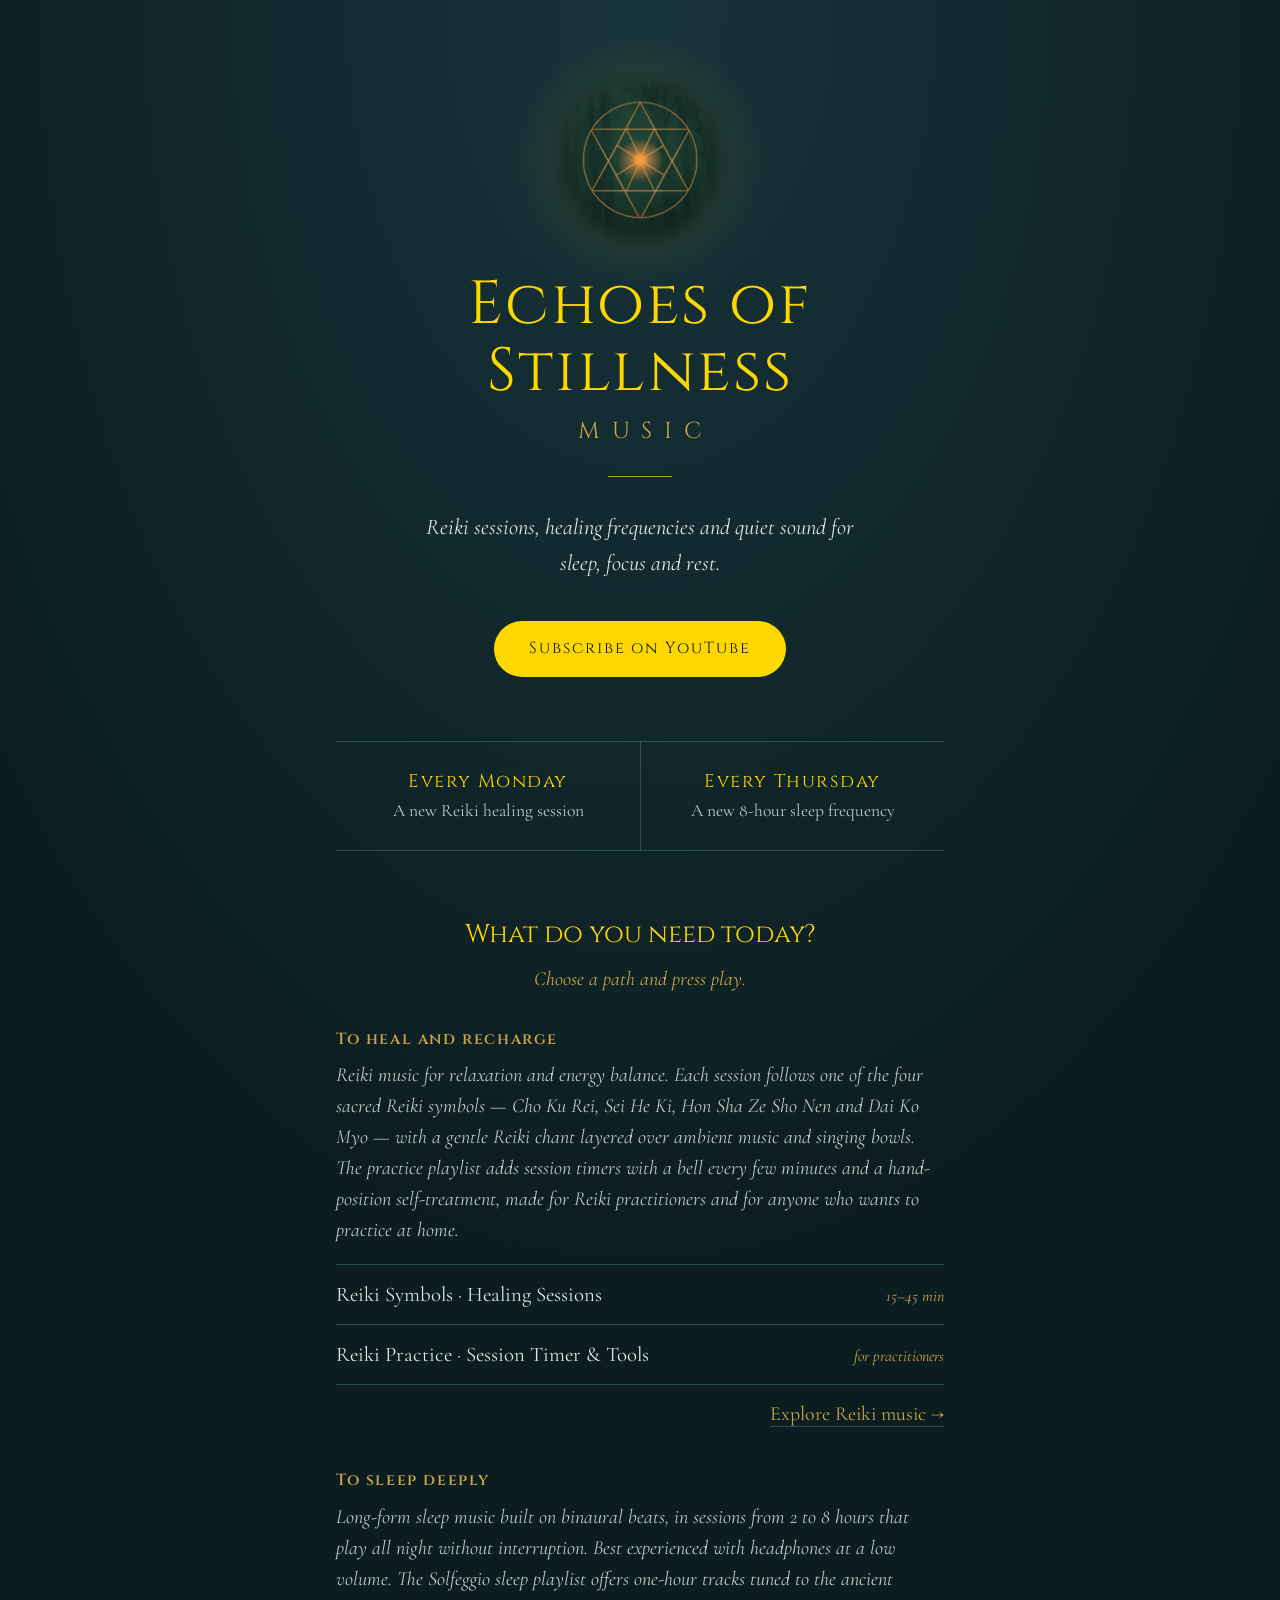
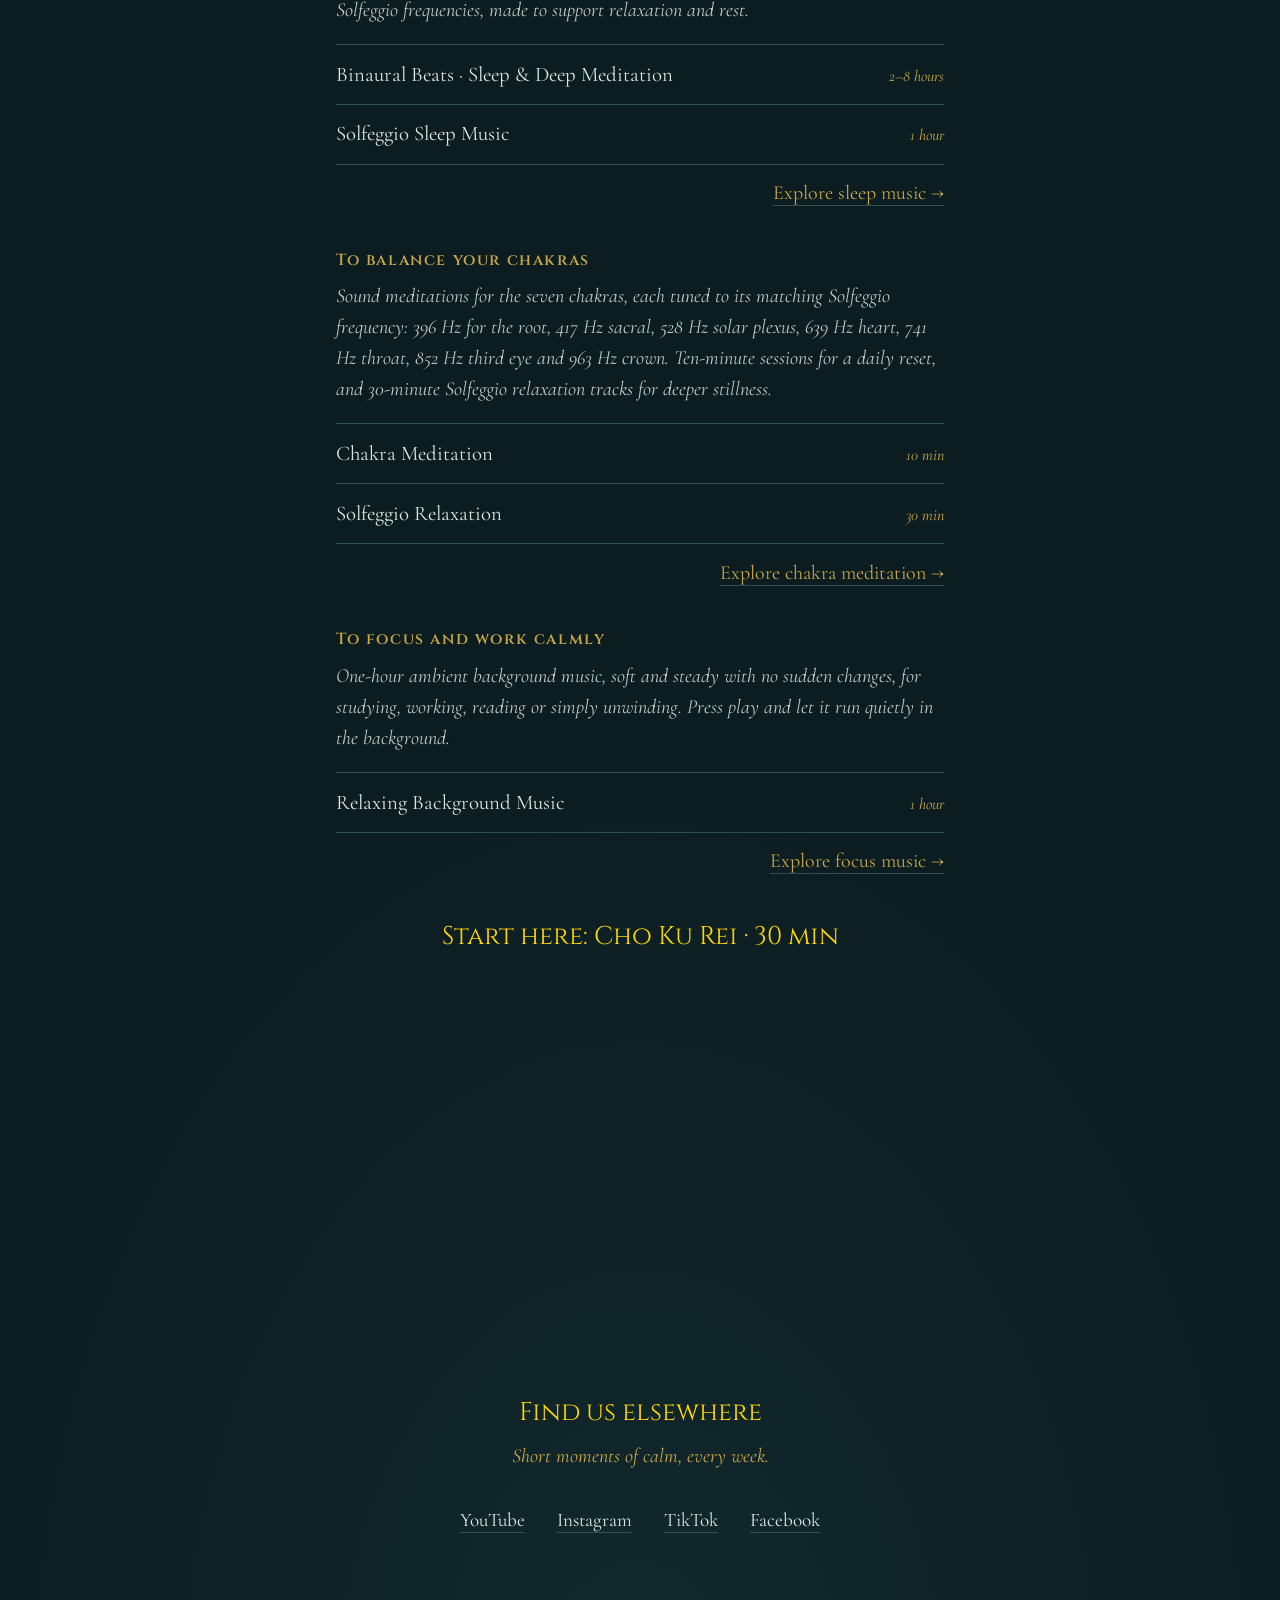
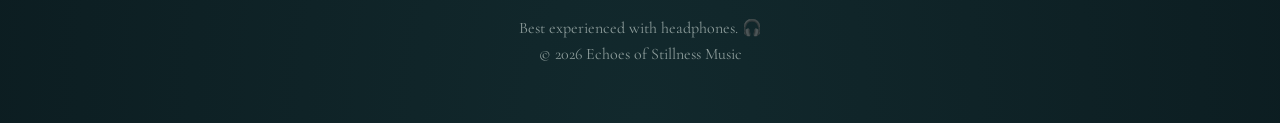
==== commit 4be1f328: "Update index.html" ====
--- a/index.html
+++ b/index.html
@@ -215,216 +215,3 @@
 </main>
 </body>
 </html>
-<!DOCTYPE html>
-<html lang="en">
-<head>
-  <script type="application/ld+json">{"@context":"https://schema.org","@type":"WebSite","name":"Echoes of Stillness Music","url":"https://echoesofstillnessmusic.github.io/","description":"Reiki sessions, healing frequencies and quiet sound for sleep, focus and rest.","sameAs":["https://www.youtube.com/@EchoesOfStillnessMusic","https://www.instagram.com/echoesofstillnessmusic","https://www.tiktok.com/@echoesofstillnessmusic","https://www.facebook.com/EchoesOfStillnessMusic"]}</script>
-<meta charset="UTF-8">
-<meta name="viewport" content="width=device-width, initial-scale=1, viewport-fit=cover">
-<title>Echoes of Stillness Music — Healing frequencies, Reiki and sleep sessions</title>
-<meta name="description" content="Echoes of Stillness Music: Reiki sessions every Monday, 8-hour sleep frequencies every Thursday, Solfeggio healing frequencies, binaural beats and relaxing background music.">
-<link rel="icon" type="image/png" href="[data-uri]">
-<link rel="canonical" href="https://echoesofstillnessmusic.github.io/">
-<meta property="og:type" content="website">
-<meta property="og:title" content="Echoes of Stillness Music">
-<meta property="og:description" content="Reiki sessions every Monday, 8-hour sleep frequencies every Thursday. Healing music for Reiki, meditation and sleep.">
-<meta property="og:url" content="https://echoesofstillnessmusic.github.io/">
-<meta property="og:image" content="https://echoesofstillnessmusic.github.io/banner.jpg">
-<meta property="og:image:width" content="1200">
-<meta property="og:image:height" content="675">
-<meta name="twitter:card" content="summary_large_image">
-<meta name="twitter:image" content="https://echoesofstillnessmusic.github.io/banner.jpg">
-<link rel="preconnect" href="https://fonts.googleapis.com">
-<link rel="preconnect" href="https://fonts.gstatic.com" crossorigin>
-<link href="https://fonts.googleapis.com/css2?family=Cinzel:wght@400;600&family=Cormorant+Garamond:ital,wght@0,400;0,500;1,400&display=swap" rel="stylesheet">
-<style>
-  :root {
-    --night: #0C1D21;      /* deep forest night */
-    --mist: #17343A;       /* fog between trees */
-    --moss: #2B4F52;       /* hairlines */
-    --gold: #FFD700;       /* brand gold */
-    --ember: #C9A646;      /* softer gold for secondary text */
-    --breath: #DCE7E2;     /* body text */
-    --display: "Cinzel", "Trajan Pro", Georgia, serif;
-    --body: "Cormorant Garamond", Garamond, Georgia, serif;
-  }
-  * { box-sizing: border-box; margin: 0; padding: 0; }
-  html { scroll-behavior: smooth; }
-  body {
-    min-height: 100vh;
-    background:
-      radial-gradient(ellipse 90% 55% at 50% 0%, var(--mist) 0%, transparent 70%),
-      radial-gradient(ellipse 70% 40% at 50% 100%, #12292D 0%, transparent 75%),
-      var(--night);
-    color: var(--breath);
-    font-family: var(--body);
-    font-size: 1.25rem;
-    line-height: 1.6;
-    padding: env(safe-area-inset-top, 0) 1.5rem env(safe-area-inset-bottom, 0);
-  }
-  main { max-width: 38rem; margin: 0 auto; }
-  a { color: inherit; }
-  a:focus-visible { outline: 2px solid var(--gold); outline-offset: 4px; border-radius: 2px; }
-
-  /* Hero: the one moment of motion — a slow breathing glow */
-  .hero { text-align: center; padding: 4.5rem 0 4rem; position: relative; }
-  .emblem { position: relative; width: 11rem; height: 11rem; margin: 0 auto 1.5rem; }
-  .emblem img { position: relative; width: 100%; height: 100%; display: block; }
-  .glow {
-    position: absolute; left: 50%; top: 50%;
-    width: 16rem; height: 16rem; margin: -8rem 0 0 -8rem;
-    border-radius: 50%;
-    background: radial-gradient(circle, rgba(255,215,0,.22) 0%, rgba(255,215,0,.06) 45%, transparent 70%);
-    animation: breathe 8s ease-in-out infinite;
-    pointer-events: none;
-  }
-  @keyframes breathe {
-    0%, 100% { transform: scale(.85); opacity: .6; }
-    50% { transform: scale(1.15); opacity: 1; }
-  }
-  h1 {
-    position: relative;
-    font-family: var(--display);
-    font-weight: 400;
-    color: var(--gold);
-    font-size: clamp(2.4rem, 9vw, 3.8rem);
-    line-height: 1.1;
-    letter-spacing: .04em;
-  }
-  h1 small { display: block; font-size: .38em; letter-spacing: .5em; margin-top: .8rem; color: var(--ember); padding-left: .5em; }
-  .rule { width: 4rem; height: 1px; background: var(--gold); margin: 2rem auto; opacity: .7; }
-  .lede { font-style: italic; font-size: 1.4rem; max-width: 28rem; margin: 0 auto; }
-
-  .subscribe {
-    display: inline-block; margin-top: 2.5rem;
-    font-family: var(--display); font-size: 1rem; letter-spacing: .12em;
-    color: var(--night); background: var(--gold);
-    padding: .95rem 2.2rem; border-radius: 999px; text-decoration: none;
-    transition: background .2s;
-  }
-  .subscribe:hover { background: #FFE34D; }
-
-  /* Weekly rhythm */
-  .week { display: grid; grid-template-columns: 1fr 1fr; border-top: 1px solid var(--moss); border-bottom: 1px solid var(--moss); }
-  .day { padding: 1.6rem 1rem; text-align: center; }
-  .day + .day { border-left: 1px solid var(--moss); }
-  .day h3 { font-family: var(--display); font-weight: 400; color: var(--gold); font-size: 1.15rem; letter-spacing: .08em; }
-  .day p { font-size: 1.1rem; color: var(--breath); opacity: .85; }
-
-  /* Paths by need */
-  section { padding: 4rem 0 0; }
-  h2 { font-family: var(--display); font-weight: 400; color: var(--gold); font-size: 1.6rem; text-align: center; margin-bottom: .4rem; }
-  .intro { text-align: center; font-style: italic; color: var(--ember); margin-bottom: 2rem; }
-  .need { margin-bottom: 2.4rem; }
-  .need h3 { font-family: var(--display); font-weight: 600; font-size: 1rem; letter-spacing: .1em; color: var(--ember); margin-bottom: .5rem; }
-  .need ul { list-style: none; }
-  .need li a {
-    display: flex; justify-content: space-between; align-items: baseline; gap: 1rem;
-    padding: .8rem 0; border-bottom: 1px solid var(--moss); text-decoration: none;
-  }
-  .need li:first-child a { border-top: 1px solid var(--moss); }
-  .need li a span:first-child { font-size: 1.3rem; }
-  .need li a span:last-child { font-size: 1rem; color: var(--ember); white-space: nowrap; font-style: italic; }
-  .need li a:hover span:first-child { color: var(--gold); }
-
-  /* Elsewhere */
-  .elsewhere { text-align: center; padding-bottom: 2rem; }
-  .elsewhere ul { list-style: none; display: flex; justify-content: center; flex-wrap: wrap; gap: .5rem 2rem; }
-  .elsewhere a { text-decoration: none; font-size: 1.2rem; border-bottom: 1px solid var(--moss); }
-  .elsewhere a:hover { color: var(--gold); border-color: var(--gold); }
-
-  footer { text-align: center; font-size: 1rem; opacity: .6; padding: 3rem 0 3.5rem; }
-
-  @media (max-width: 480px) {
-    .hero { padding-top: 3rem; }
-    .emblem { width: 9rem; height: 9rem; }
-    .week { grid-template-columns: 1fr; }
-    .day + .day { border-left: none; border-top: 1px solid var(--moss); }
-  }
-  @media (prefers-reduced-motion: reduce) { .glow { animation: none; } html { scroll-behavior: auto; } }
-</style>
-</head>
-<body>
-<main>
-
-  <header class="hero">
-    <div class="emblem">
-      <div class="glow" aria-hidden="true"></div>
-      <img src="[data-uri]" alt="Echoes of Stillness logo: golden sacred geometry star">
-    </div>
-    <h1>Echoes of Stillness<small>MUSIC</small></h1>
-    <div class="rule" aria-hidden="true"></div>
-    <p class="lede">Reiki sessions, healing frequencies and quiet sound for sleep, focus and rest.</p>
-    <a class="subscribe" href="https://www.youtube.com/@EchoesOfStillnessMusic?sub_confirmation=1">Subscribe on YouTube</a>
-  </header>
-
-  <div class="week">
-    <div class="day">
-      <h3>Every Monday</h3>
-      <p>A new Reiki healing session</p>
-    </div>
-    <div class="day">
-      <h3>Every Thursday</h3>
-      <p>A new 8-hour sleep frequency</p>
-    </div>
-  </div>
-
-  <section>
-    <h2>What do you need today?</h2>
-    <p class="intro">Choose a path and press play.</p>
-
-    <div class="need">
-      <h3>To heal and recharge</h3>
-      <p style="font-style:italic;opacity:.85;line-height:1.55;margin:.4em 0 .9em">Reiki music for relaxation and energy balance. Each session follows one of the four sacred Reiki symbols — Cho Ku Rei, Sei He Ki, Hon Sha Ze Sho Nen and Dai Ko Myo — with a gentle Reiki chant layered over ambient music and singing bowls. The practice playlist adds session timers with a bell every few minutes and a hand-position self-treatment, made for Reiki practitioners and for anyone who wants to practice at home.</p>
-      <ul>
-        <li><a href="https://www.youtube.com/playlist?list=PLeFHLOgSNCJk"><span>Reiki Symbols · Healing Sessions</span><span>15–45 min</span></a></li>
-        <li><a href="https://www.youtube.com/playlist?list=PLaFOXXb-sbPA"><span>Reiki Practice · Session Timer &amp; Tools</span><span>for practitioners</span></a></li>
-      </ul>
-    </div>
-
-    <div class="need">
-      <h3>To sleep deeply</h3>
-      <p style="font-style:italic;opacity:.85;line-height:1.55;margin:.4em 0 .9em">Long-form sleep music built on binaural beats, in sessions from 2 to 8 hours that play all night without interruption. Best experienced with headphones at a low volume. The Solfeggio sleep playlist offers one-hour tracks tuned to the ancient Solfeggio frequencies, made to support relaxation and rest.</p>
-      <ul>
-        <li><a href="https://www.youtube.com/playlist?list=PLYW3LUb6lPHA"><span>Binaural Beats · Sleep &amp; Deep Meditation</span><span>2–8 hours</span></a></li>
-        <li><a href="https://www.youtube.com/playlist?list=PL4BONXqh8e1ZywWWcuI_ef-Pz7RZ41vLd"><span>Solfeggio Sleep Music</span><span>1 hour</span></a></li>
-      </ul>
-    </div>
-
-    <div class="need">
-      <h3>To balance your chakras</h3>
-      <p style="font-style:italic;opacity:.85;line-height:1.55;margin:.4em 0 .9em">Sound meditations for the seven chakras, each tuned to its matching Solfeggio frequency: 396 Hz for the root, 417 Hz sacral, 528 Hz solar plexus, 639 Hz heart, 741 Hz throat, 852 Hz third eye and 963 Hz crown. Ten-minute sessions for a daily reset, and 30-minute Solfeggio relaxation tracks for deeper stillness.</p>
-      <ul>
-        <li><a href="https://www.youtube.com/playlist?list=PLXef1JHtCBWY"><span>Chakra Meditation</span><span>10 min</span></a></li>
-        <li><a href="https://www.youtube.com/playlist?list=PLam76GwlB11k"><span>Solfeggio Relaxation</span><span>30 min</span></a></li>
-      </ul>
-    </div>
-
-    <div class="need">
-      <h3>To focus and work calmly</h3>
-      <p style="font-style:italic;opacity:.85;line-height:1.55;margin:.4em 0 .9em">One-hour ambient background music, soft and steady with no sudden changes, for studying, working, reading or simply unwinding. Press play and let it run quietly in the background.</p>
-      <ul>
-        <li><a href="https://www.youtube.com/playlist?list=PL4BONXqh8e1Zzie0vsKETYYE4MMX7PiEU"><span>Relaxing Background Music</span><span>1 hour</span></a></li>
-      </ul>
-    </div>
-  </section><section style="max-width:720px;margin:40px auto;padding:0 16px;text-align:center"><h2>Start here: Cho Ku Rei · 30 min</h2><div style="position:relative;padding-bottom:56.25%;height:0"><iframe src="https://www.youtube-nocookie.com/embed/pJKoM3k5gWE" title="Cho Ku Rei Reiki Healing Music 30 min" loading="lazy" allowfullscreen style="position:absolute;top:0;left:0;width:100%;height:100%;border:0"></iframe></div></section>
-
-  <section class="elsewhere">
-    <h2>Find us elsewhere</h2>
-    <p class="intro">Short moments of calm, every week.</p>
-    <ul>
-      <li><a href="https://www.youtube.com/@EchoesOfStillnessMusic">YouTube</a></li>
-      <li><a href="https://www.instagram.com/echoesofstillnessmusic">Instagram</a></li>
-      <li><a href="https://www.tiktok.com/@echoesofstillnessmusic">TikTok</a></li>
-      <li><a href="https://www.facebook.com/EchoesOfStillnessMusic">Facebook</a></li>
-    </ul>
-  </section>
-
-  <footer>
-    <p>Best experienced with headphones. 🎧</p>
-    <p>© 2026 Echoes of Stillness Music</p>
-  </footer>
-
-</main>
-</body>
-</html>
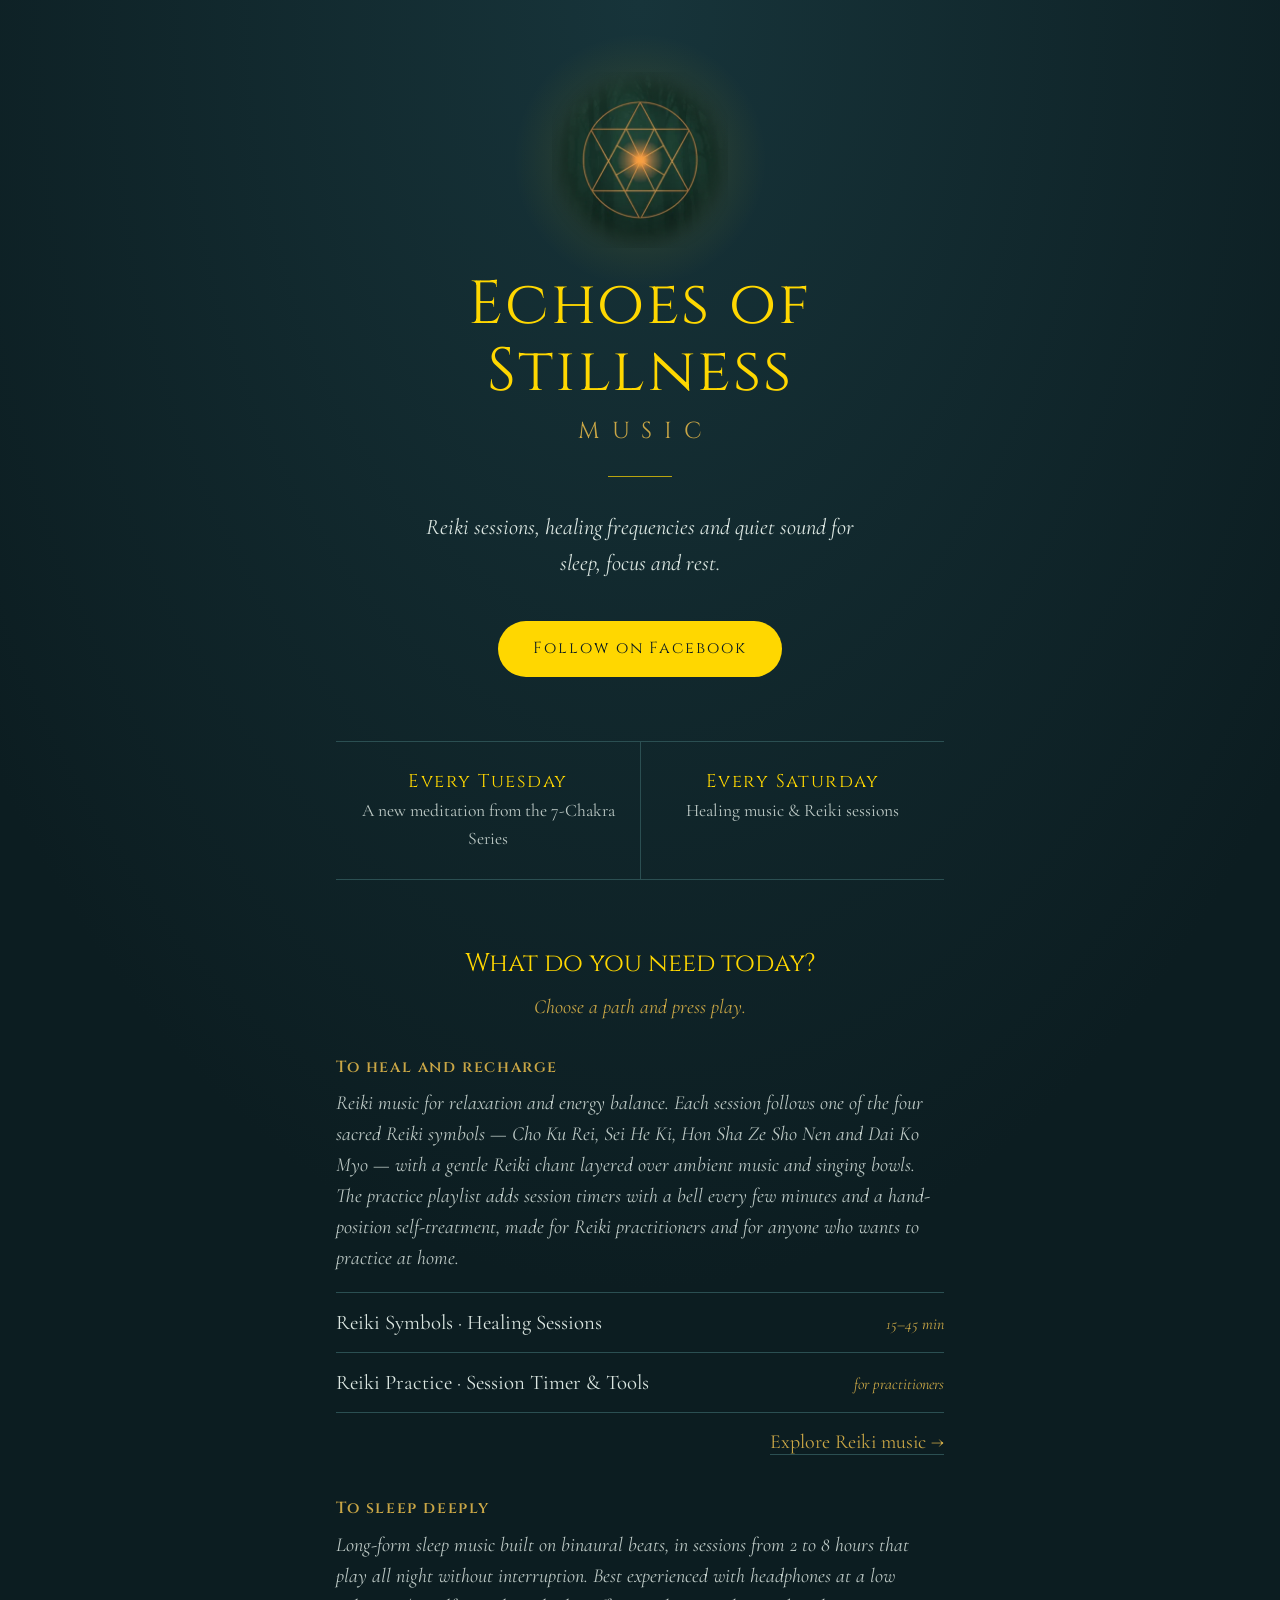
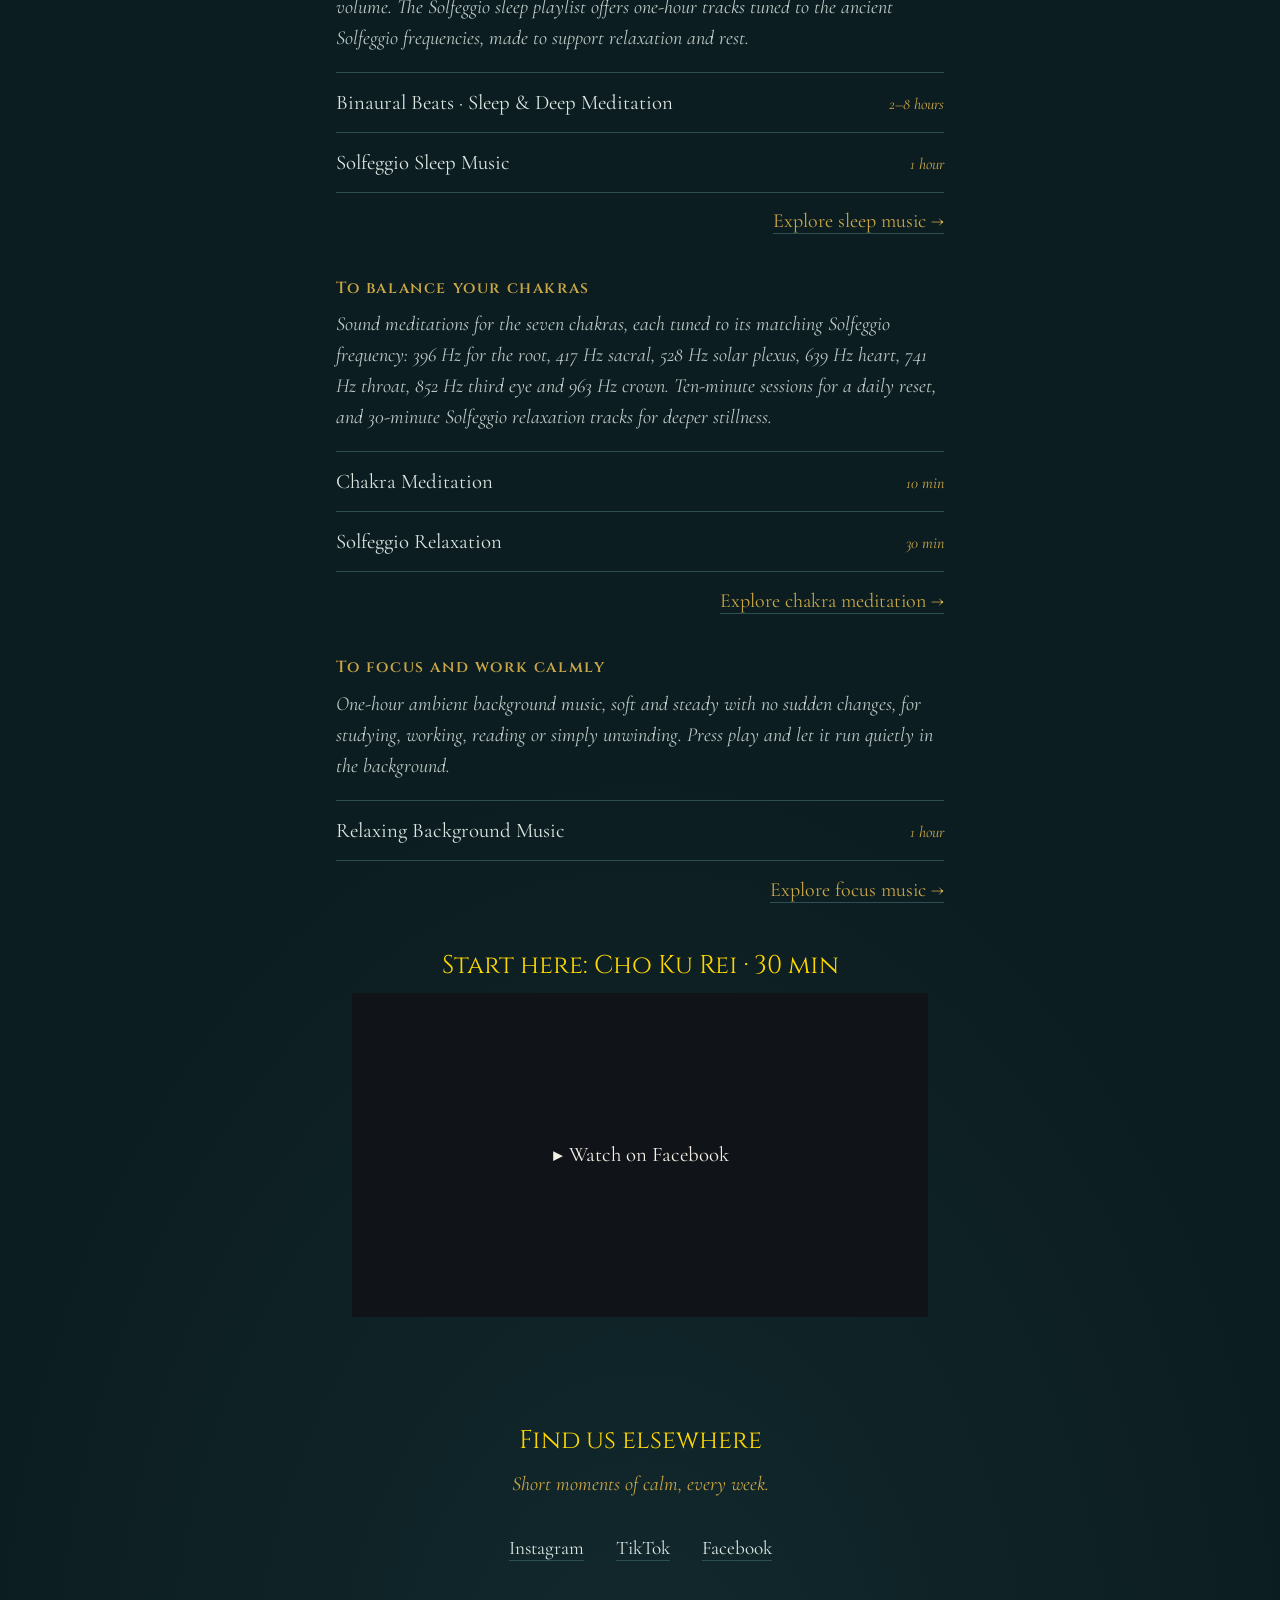
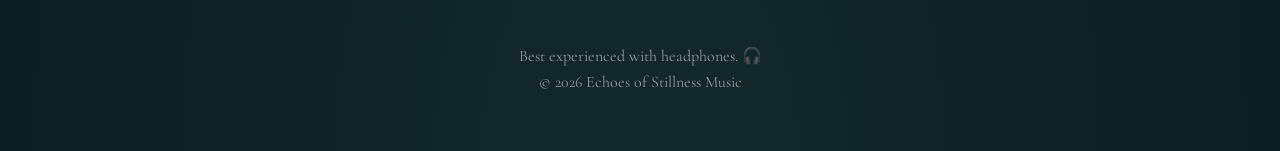
==== commit 2d4a89f0: "Point links to Facebook (YouTube channel closed)" ====
--- a/index.html
+++ b/index.html
@@ -1,16 +1,16 @@
 <!DOCTYPE html>
 <html lang="en">
 <head>
-  <script type="application/ld+json">{"@context":"https://schema.org","@type":"WebSite","name":"Echoes of Stillness Music","url":"https://echoesofstillnessmusic.github.io/","description":"Reiki sessions, healing frequencies and quiet sound for sleep, focus and rest.","sameAs":["https://www.youtube.com/@EchoesOfStillnessMusic","https://www.instagram.com/echoesofstillnessmusic","https://www.tiktok.com/@echoesofstillnessmusic","https://www.facebook.com/EchoesOfStillnessMusic"]}</script>
+  <script type="application/ld+json">{"@context":"https://schema.org","@type":"WebSite","name":"Echoes of Stillness Music","url":"https://echoesofstillnessmusic.github.io/","description":"Reiki sessions, healing frequencies and quiet sound for sleep, focus and rest.","sameAs":["https://www.facebook.com/EchoesOfStillnessMusic","https://www.instagram.com/echoesofstillnessmusic","https://www.tiktok.com/@echoesofstillnessmusic","https://www.facebook.com/EchoesOfStillnessMusic"]}</script>
 <meta charset="UTF-8">
 <meta name="viewport" content="width=device-width, initial-scale=1, viewport-fit=cover">
 <title>Echoes of Stillness Music — Healing frequencies, Reiki and sleep sessions</title>
-<meta name="description" content="Echoes of Stillness Music: Reiki sessions every Monday, 8-hour sleep frequencies every Thursday, Solfeggio healing frequencies, binaural beats and relaxing background music.">
+<meta name="description" content="Echoes of Stillness Music: New healing sessions every Tuesday and Saturday on Facebook: Reiki, chakra meditations, Solfeggio healing frequencies, binaural beats and relaxing background music.">
 <link rel="icon" type="image/png" href="[data-uri]">
 <link rel="canonical" href="https://echoesofstillnessmusic.github.io/">
 <meta property="og:type" content="website">
 <meta property="og:title" content="Echoes of Stillness Music">
-<meta property="og:description" content="Reiki sessions every Monday, 8-hour sleep frequencies every Thursday. Healing music for Reiki, meditation and sleep.">
+<meta property="og:description" content="New healing sessions every Tuesday and Saturday on Facebook. Healing music for Reiki, meditation and sleep.">
 <meta property="og:url" content="https://echoesofstillnessmusic.github.io/">
 <meta property="og:image" content="https://echoesofstillnessmusic.github.io/banner.jpg">
 <meta property="og:image:width" content="1200">
@@ -138,17 +138,17 @@
     <h1>Echoes of Stillness<small>MUSIC</small></h1>
     <div class="rule" aria-hidden="true"></div>
     <p class="lede">Reiki sessions, healing frequencies and quiet sound for sleep, focus and rest.</p>
-    <a class="subscribe" href="https://www.youtube.com/@EchoesOfStillnessMusic?sub_confirmation=1">Subscribe on YouTube</a>
+    <a class="subscribe" href="https://www.facebook.com/EchoesOfStillnessMusic">Follow on Facebook</a>
   </header>
 
   <div class="week">
     <div class="day">
-      <h3>Every Monday</h3>
-      <p>A new Reiki healing session</p>
+      <h3>Every Tuesday</h3>
+      <p>A new meditation from the 7-Chakra Series</p>
     </div>
     <div class="day">
-      <h3>Every Thursday</h3>
-      <p>A new 8-hour sleep frequency</p>
+      <h3>Every Saturday</h3>
+      <p>Healing music &amp; Reiki sessions</p>
     </div>
   </div>
 
@@ -160,8 +160,8 @@
       <h3>To heal and recharge</h3>
       <p style="font-style:italic;opacity:.85;line-height:1.55;margin:.4em 0 .9em">Reiki music for relaxation and energy balance. Each session follows one of the four sacred Reiki symbols — Cho Ku Rei, Sei He Ki, Hon Sha Ze Sho Nen and Dai Ko Myo — with a gentle Reiki chant layered over ambient music and singing bowls. The practice playlist adds session timers with a bell every few minutes and a hand-position self-treatment, made for Reiki practitioners and for anyone who wants to practice at home.</p>
       <ul>
-        <li><a href="https://www.youtube.com/playlist?list=PLeFHLOgSNCJk"><span>Reiki Symbols · Healing Sessions</span><span>15–45 min</span></a></li>
-        <li><a href="https://www.youtube.com/playlist?list=PLaFOXXb-sbPA"><span>Reiki Practice · Session Timer &amp; Tools</span><span>for practitioners</span></a></li>
+        <li><a href="https://www.facebook.com/EchoesOfStillnessMusic/reels"><span>Reiki Symbols · Healing Sessions</span><span>15–45 min</span></a></li>
+        <li><a href="https://www.facebook.com/EchoesOfStillnessMusic/videos"><span>Reiki Practice · Session Timer &amp; Tools</span><span>for practitioners</span></a></li>
       </ul>
       <p style="margin:.8rem 0 0;text-align:right"><a href="/reiki-music/" style="color:#C9A646;text-decoration:none;border-bottom:1px solid #2B4F52">Explore Reiki music →</a></p>
     </div>
@@ -170,8 +170,8 @@
       <h3>To sleep deeply</h3>
       <p style="font-style:italic;opacity:.85;line-height:1.55;margin:.4em 0 .9em">Long-form sleep music built on binaural beats, in sessions from 2 to 8 hours that play all night without interruption. Best experienced with headphones at a low volume. The Solfeggio sleep playlist offers one-hour tracks tuned to the ancient Solfeggio frequencies, made to support relaxation and rest.</p>
       <ul>
-        <li><a href="https://www.youtube.com/playlist?list=PLYW3LUb6lPHA"><span>Binaural Beats · Sleep &amp; Deep Meditation</span><span>2–8 hours</span></a></li>
-        <li><a href="https://www.youtube.com/playlist?list=PL4BONXqh8e1ZywWWcuI_ef-Pz7RZ41vLd"><span>Solfeggio Sleep Music</span><span>1 hour</span></a></li>
+        <li><a href="https://www.facebook.com/EchoesOfStillnessMusic"><span>Binaural Beats · Sleep &amp; Deep Meditation</span><span>2–8 hours</span></a></li>
+        <li><a href="https://www.facebook.com/EchoesOfStillnessMusic"><span>Solfeggio Sleep Music</span><span>1 hour</span></a></li>
       </ul>
       <p style="margin:.8rem 0 0;text-align:right"><a href="/sleep-music/" style="color:#C9A646;text-decoration:none;border-bottom:1px solid #2B4F52">Explore sleep music →</a></p>
     </div>
@@ -180,8 +180,8 @@
       <h3>To balance your chakras</h3>
       <p style="font-style:italic;opacity:.85;line-height:1.55;margin:.4em 0 .9em">Sound meditations for the seven chakras, each tuned to its matching Solfeggio frequency: 396 Hz for the root, 417 Hz sacral, 528 Hz solar plexus, 639 Hz heart, 741 Hz throat, 852 Hz third eye and 963 Hz crown. Ten-minute sessions for a daily reset, and 30-minute Solfeggio relaxation tracks for deeper stillness.</p>
       <ul>
-        <li><a href="https://www.youtube.com/playlist?list=PLXef1JHtCBWY"><span>Chakra Meditation</span><span>10 min</span></a></li>
-        <li><a href="https://www.youtube.com/playlist?list=PLam76GwlB11k"><span>Solfeggio Relaxation</span><span>30 min</span></a></li>
+        <li><a href="https://www.facebook.com/EchoesOfStillnessMusic/videos"><span>Chakra Meditation</span><span>10 min</span></a></li>
+        <li><a href="https://www.facebook.com/EchoesOfStillnessMusic/videos"><span>Solfeggio Relaxation</span><span>30 min</span></a></li>
       </ul>
       <p style="margin:.8rem 0 0;text-align:right"><a href="/chakra-meditation/" style="color:#C9A646;text-decoration:none;border-bottom:1px solid #2B4F52">Explore chakra meditation →</a></p>
     </div>
@@ -190,17 +190,16 @@
       <h3>To focus and work calmly</h3>
       <p style="font-style:italic;opacity:.85;line-height:1.55;margin:.4em 0 .9em">One-hour ambient background music, soft and steady with no sudden changes, for studying, working, reading or simply unwinding. Press play and let it run quietly in the background.</p>
       <ul>
-        <li><a href="https://www.youtube.com/playlist?list=PL4BONXqh8e1Zzie0vsKETYYE4MMX7PiEU"><span>Relaxing Background Music</span><span>1 hour</span></a></li>
+        <li><a href="https://www.facebook.com/EchoesOfStillnessMusic/videos"><span>Relaxing Background Music</span><span>1 hour</span></a></li>
       </ul>
       <p style="margin:.8rem 0 0;text-align:right"><a href="/focus-music/" style="color:#C9A646;text-decoration:none;border-bottom:1px solid #2B4F52">Explore focus music →</a></p>
     </div>
-  </section><section style="max-width:720px;margin:40px auto;padding:0 16px;text-align:center"><h2>Start here: Cho Ku Rei · 30 min</h2><div style="position:relative;padding-bottom:56.25%;height:0"><iframe src="https://www.youtube-nocookie.com/embed/pJKoM3k5gWE" title="Cho Ku Rei Reiki Healing Music 30 min" loading="lazy" allowfullscreen style="position:absolute;top:0;left:0;width:100%;height:100%;border:0"></iframe></div></section>
+  </section><section style="max-width:720px;margin:40px auto;padding:0 16px;text-align:center"><h2>Start here: Cho Ku Rei · 30 min</h2><div style="position:relative;padding-bottom:56.25%;height:0;background:#101418"><a href="https://www.facebook.com/EchoesOfStillnessMusic/reels" target="_blank" rel="noopener" style="position:absolute;top:0;left:0;width:100%;height:100%;display:flex;align-items:center;justify-content:center;color:#f5f0e6;text-decoration:none;font-size:1.3rem">▶ Watch on Facebook</a></div></section>
 
   <section class="elsewhere">
     <h2>Find us elsewhere</h2>
     <p class="intro">Short moments of calm, every week.</p>
     <ul>
-      <li><a href="https://www.youtube.com/@EchoesOfStillnessMusic">YouTube</a></li>
       <li><a href="https://www.instagram.com/echoesofstillnessmusic">Instagram</a></li>
       <li><a href="https://www.tiktok.com/@echoesofstillnessmusic">TikTok</a></li>
       <li><a href="https://www.facebook.com/EchoesOfStillnessMusic">Facebook</a></li>
